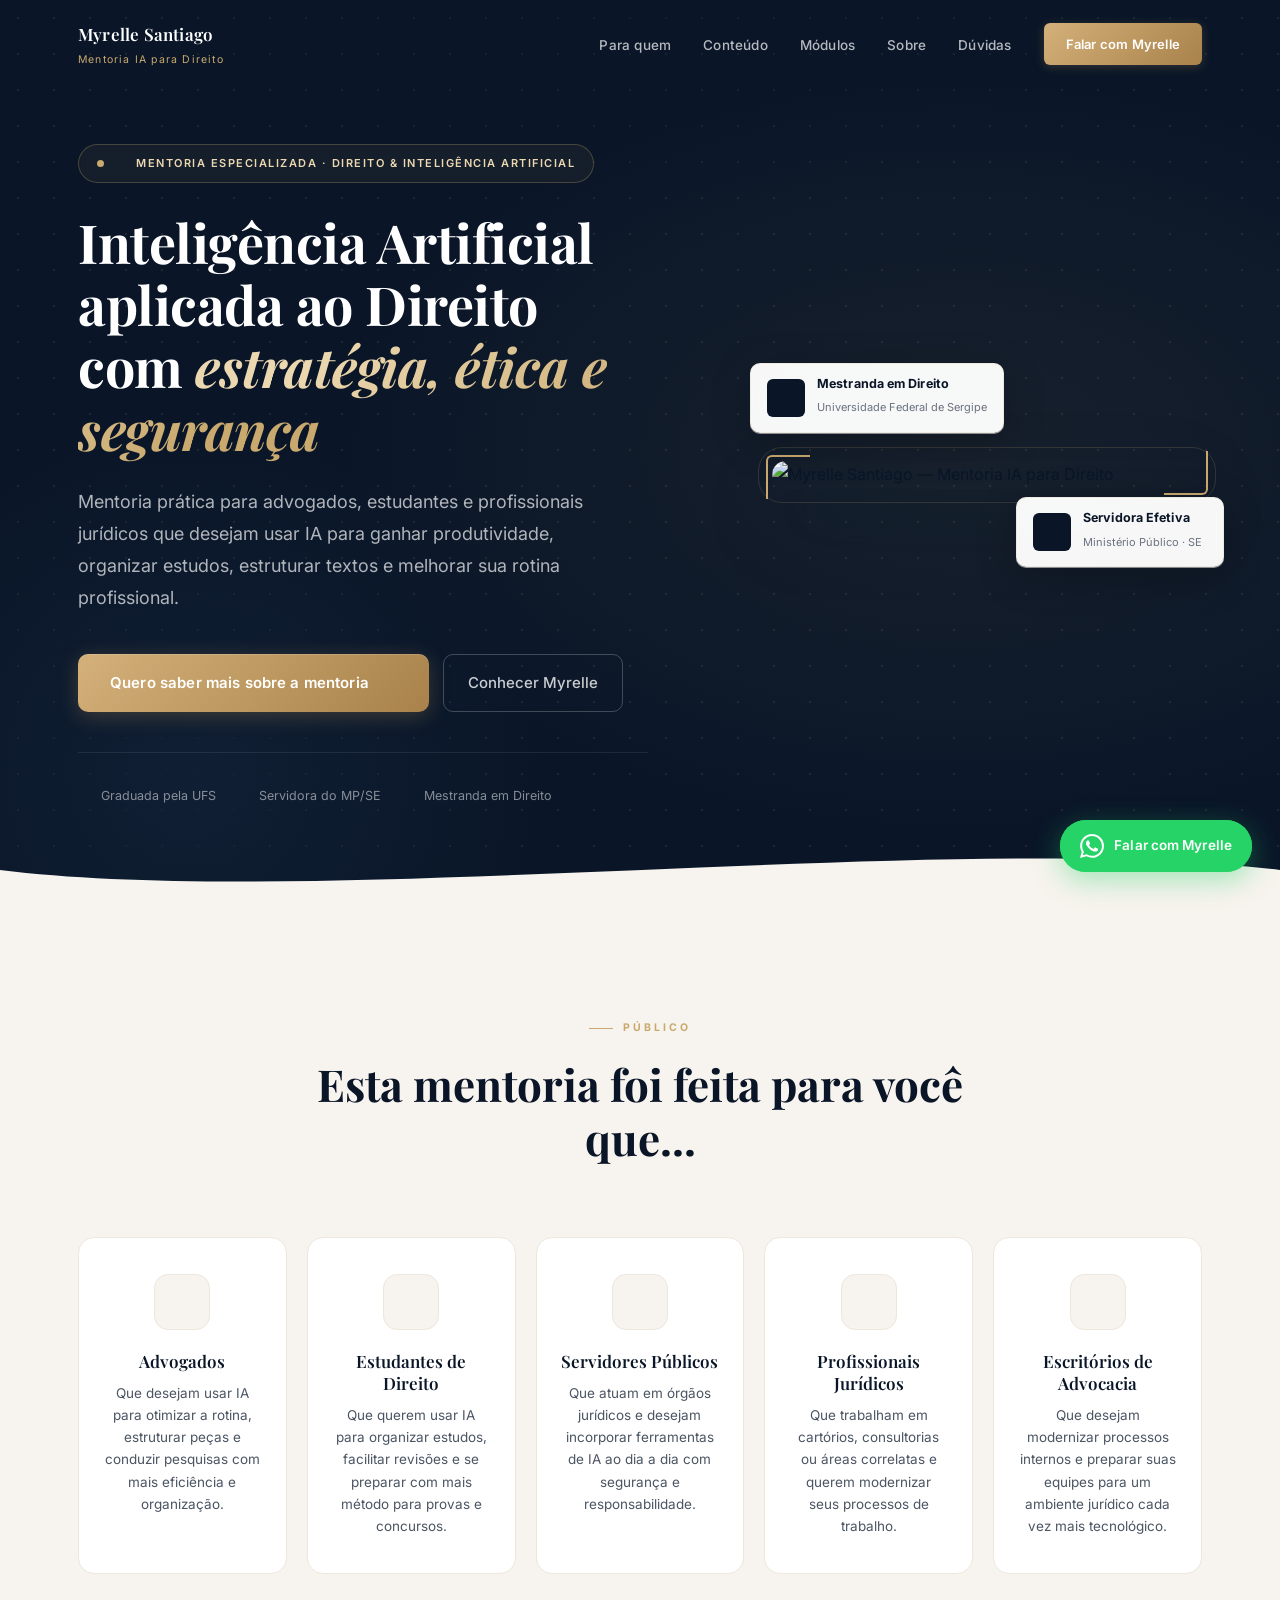
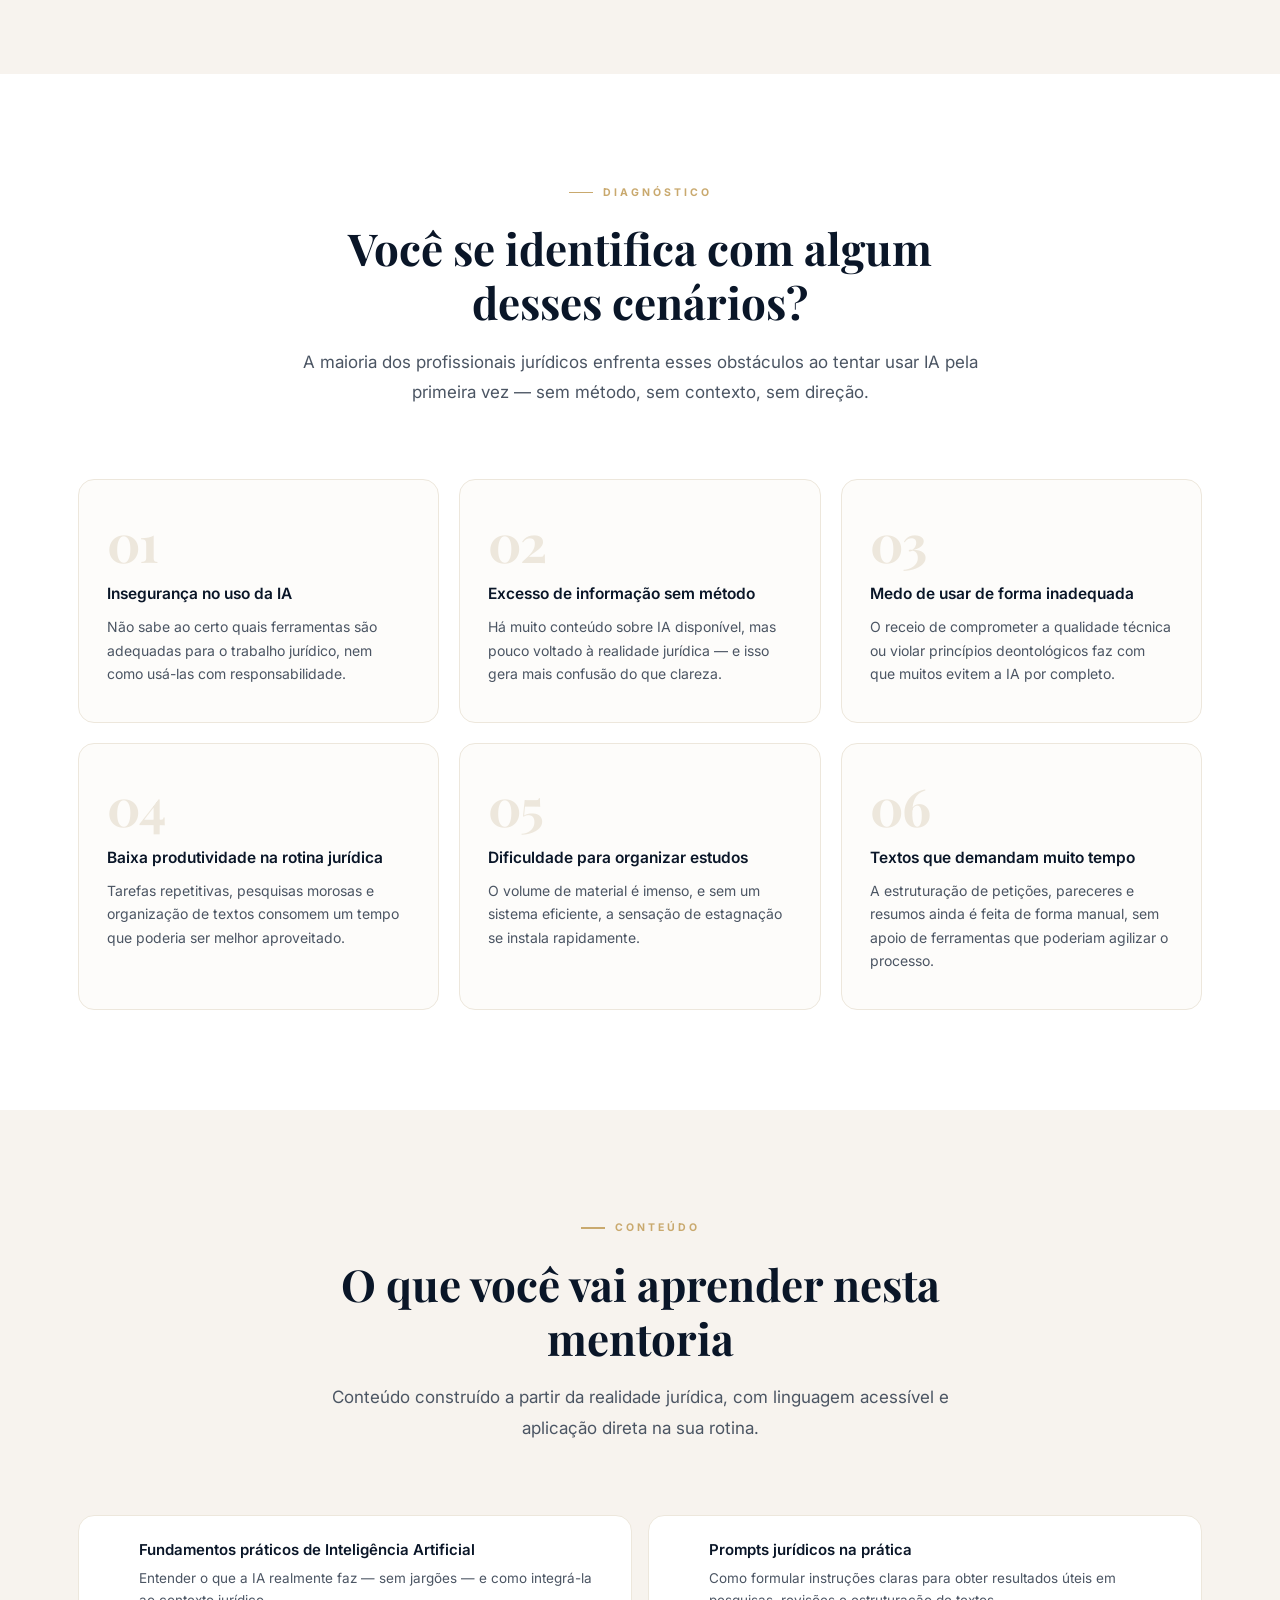
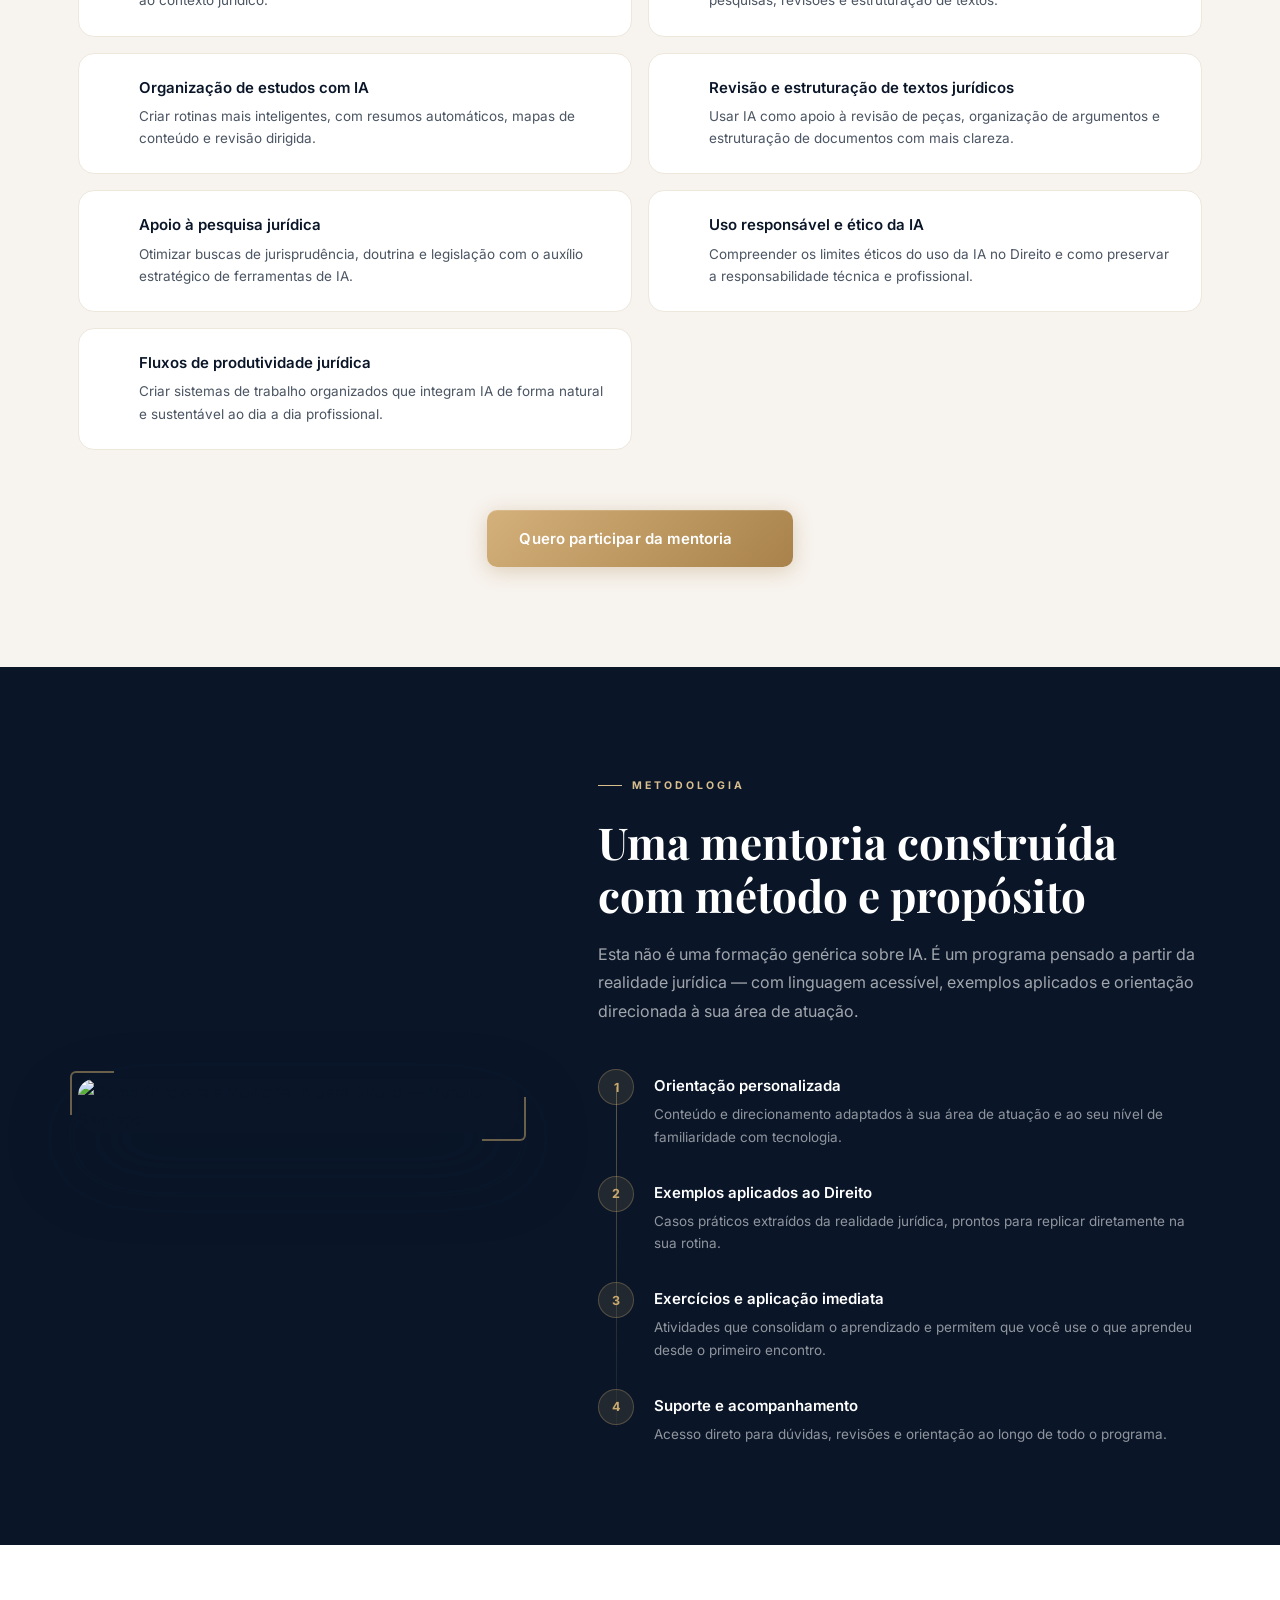
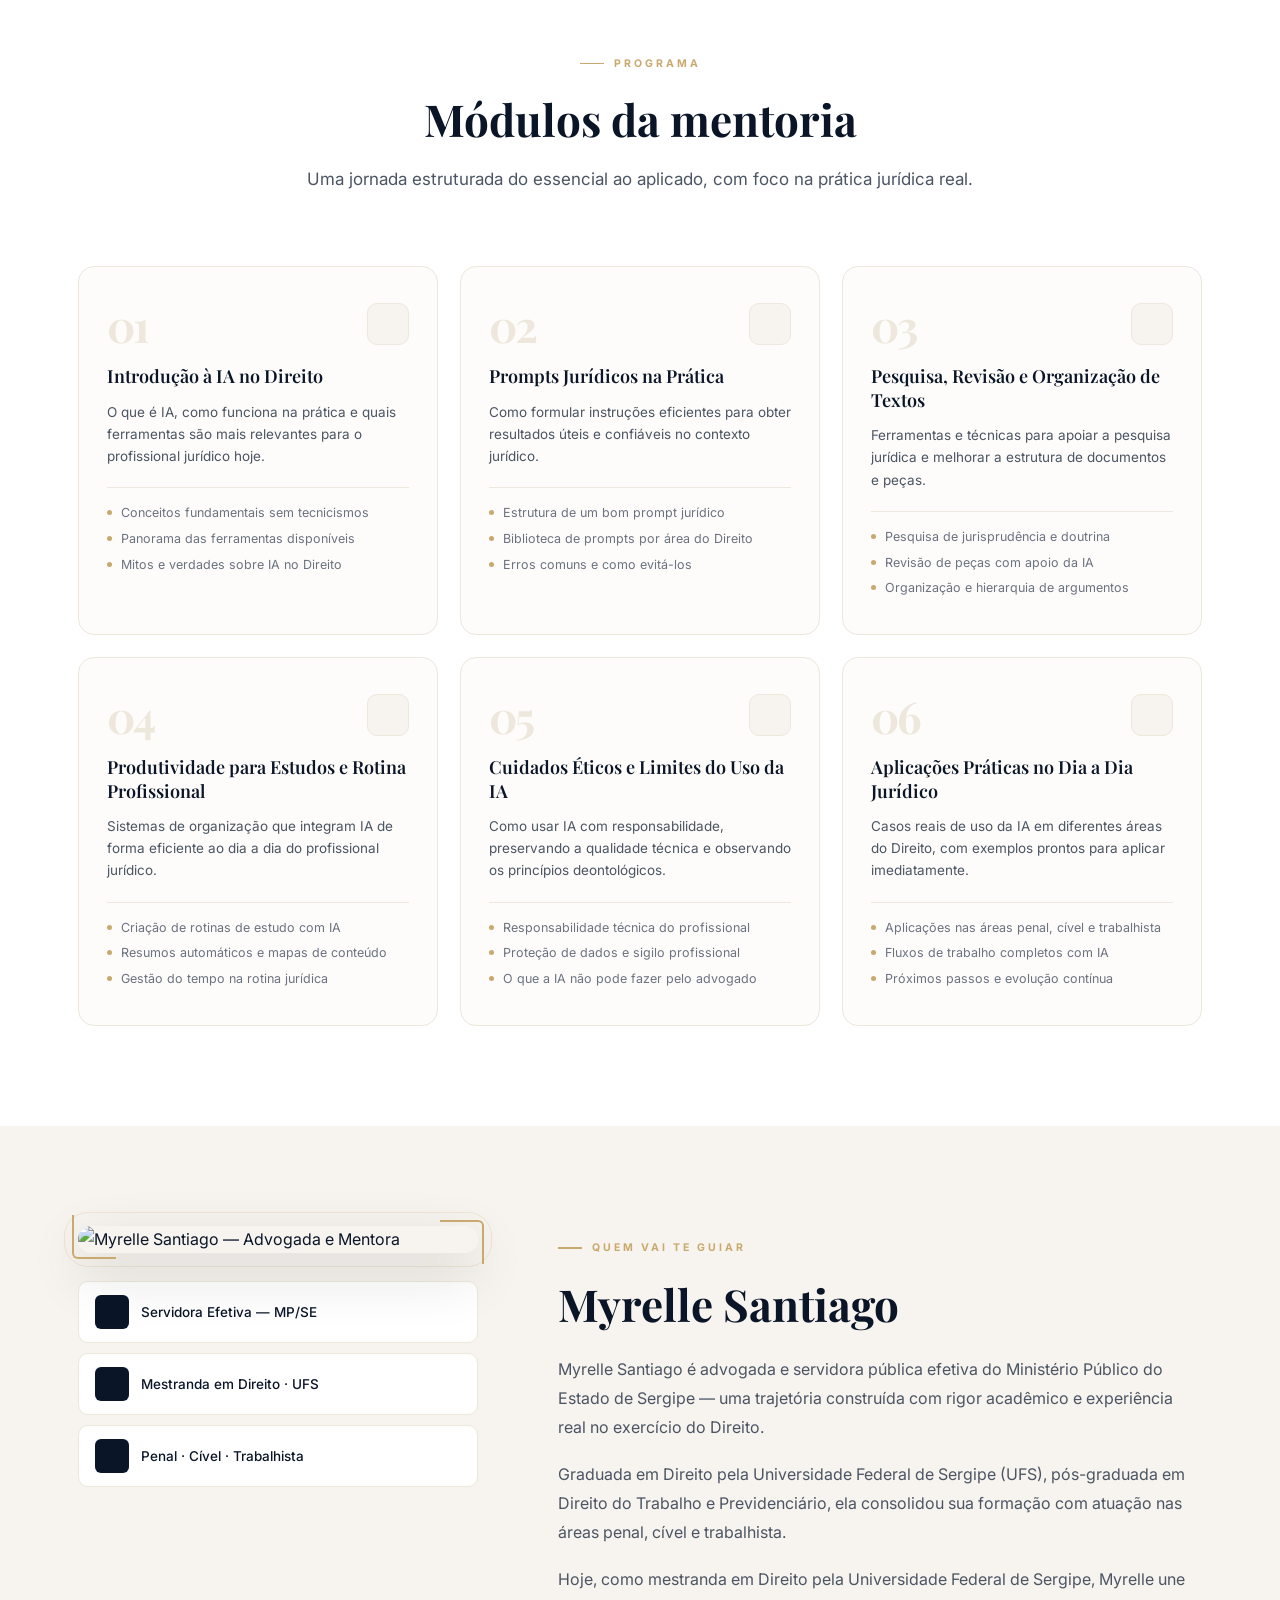
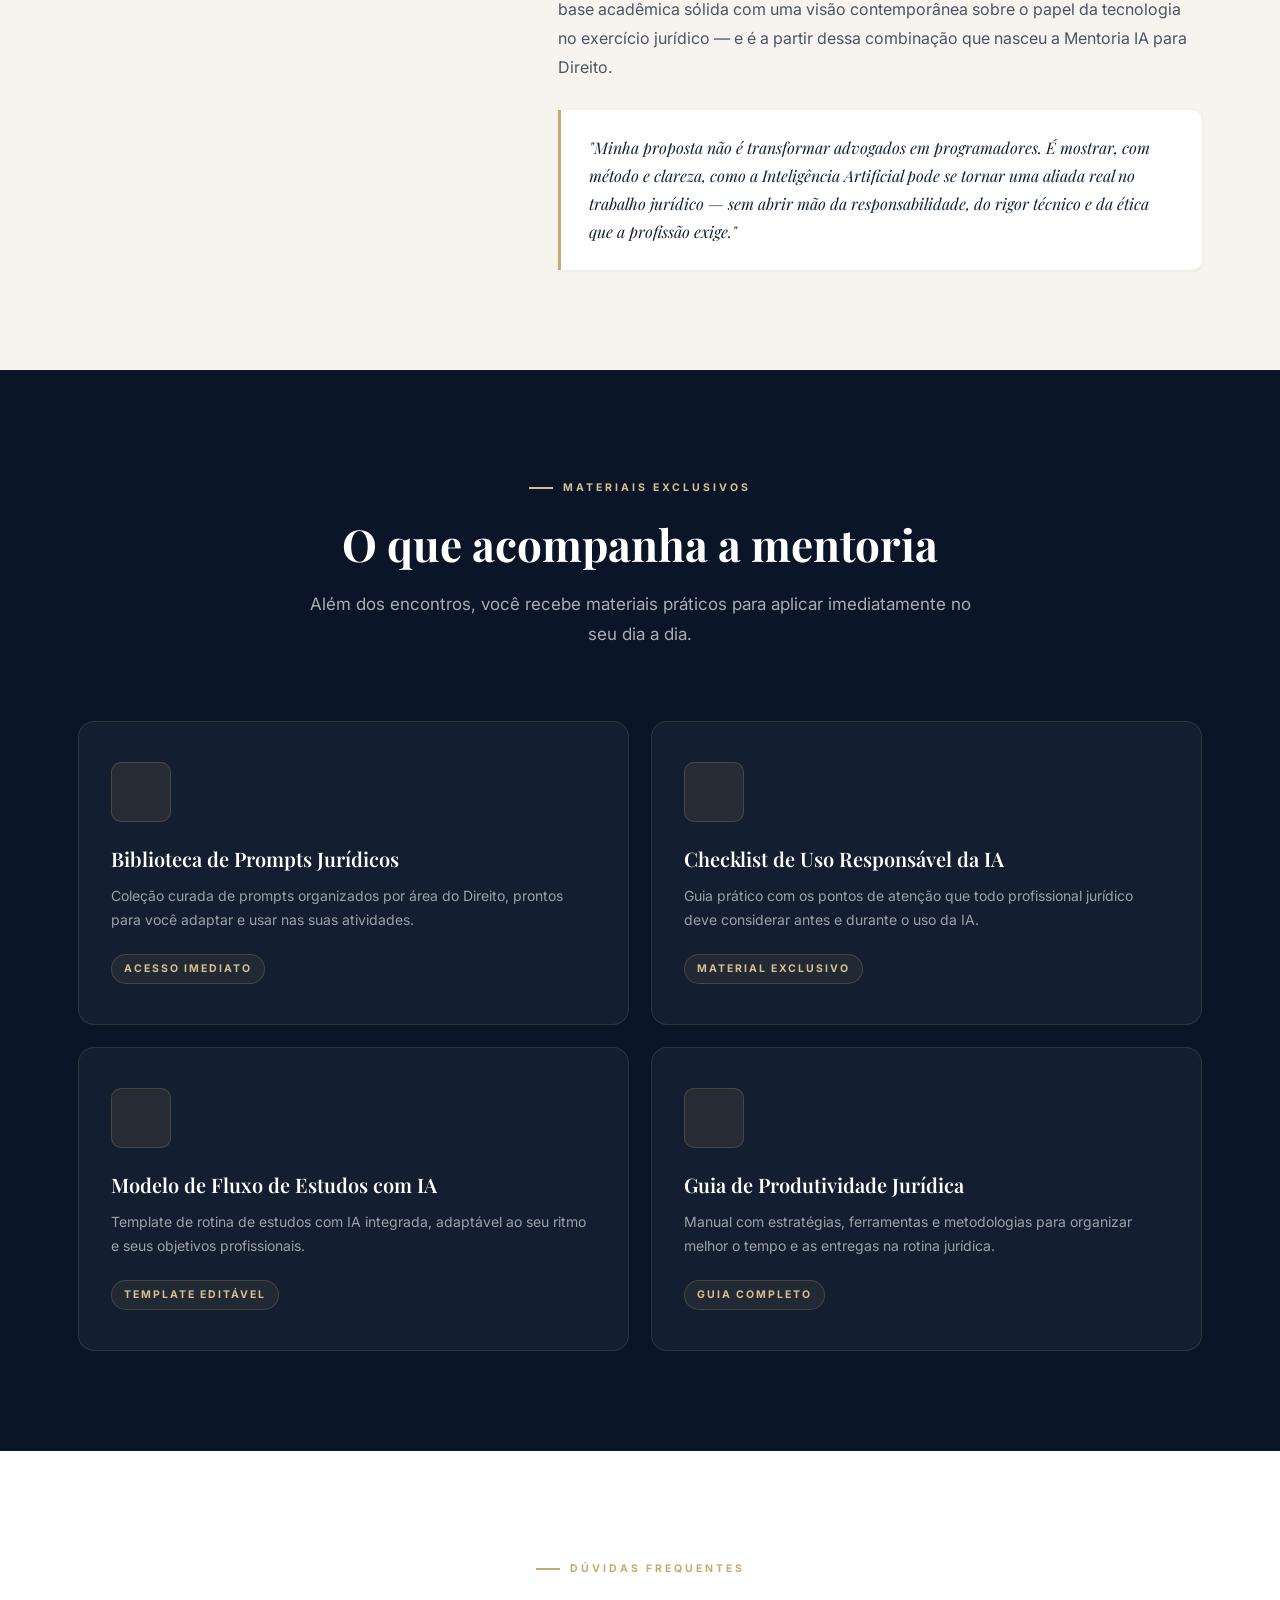
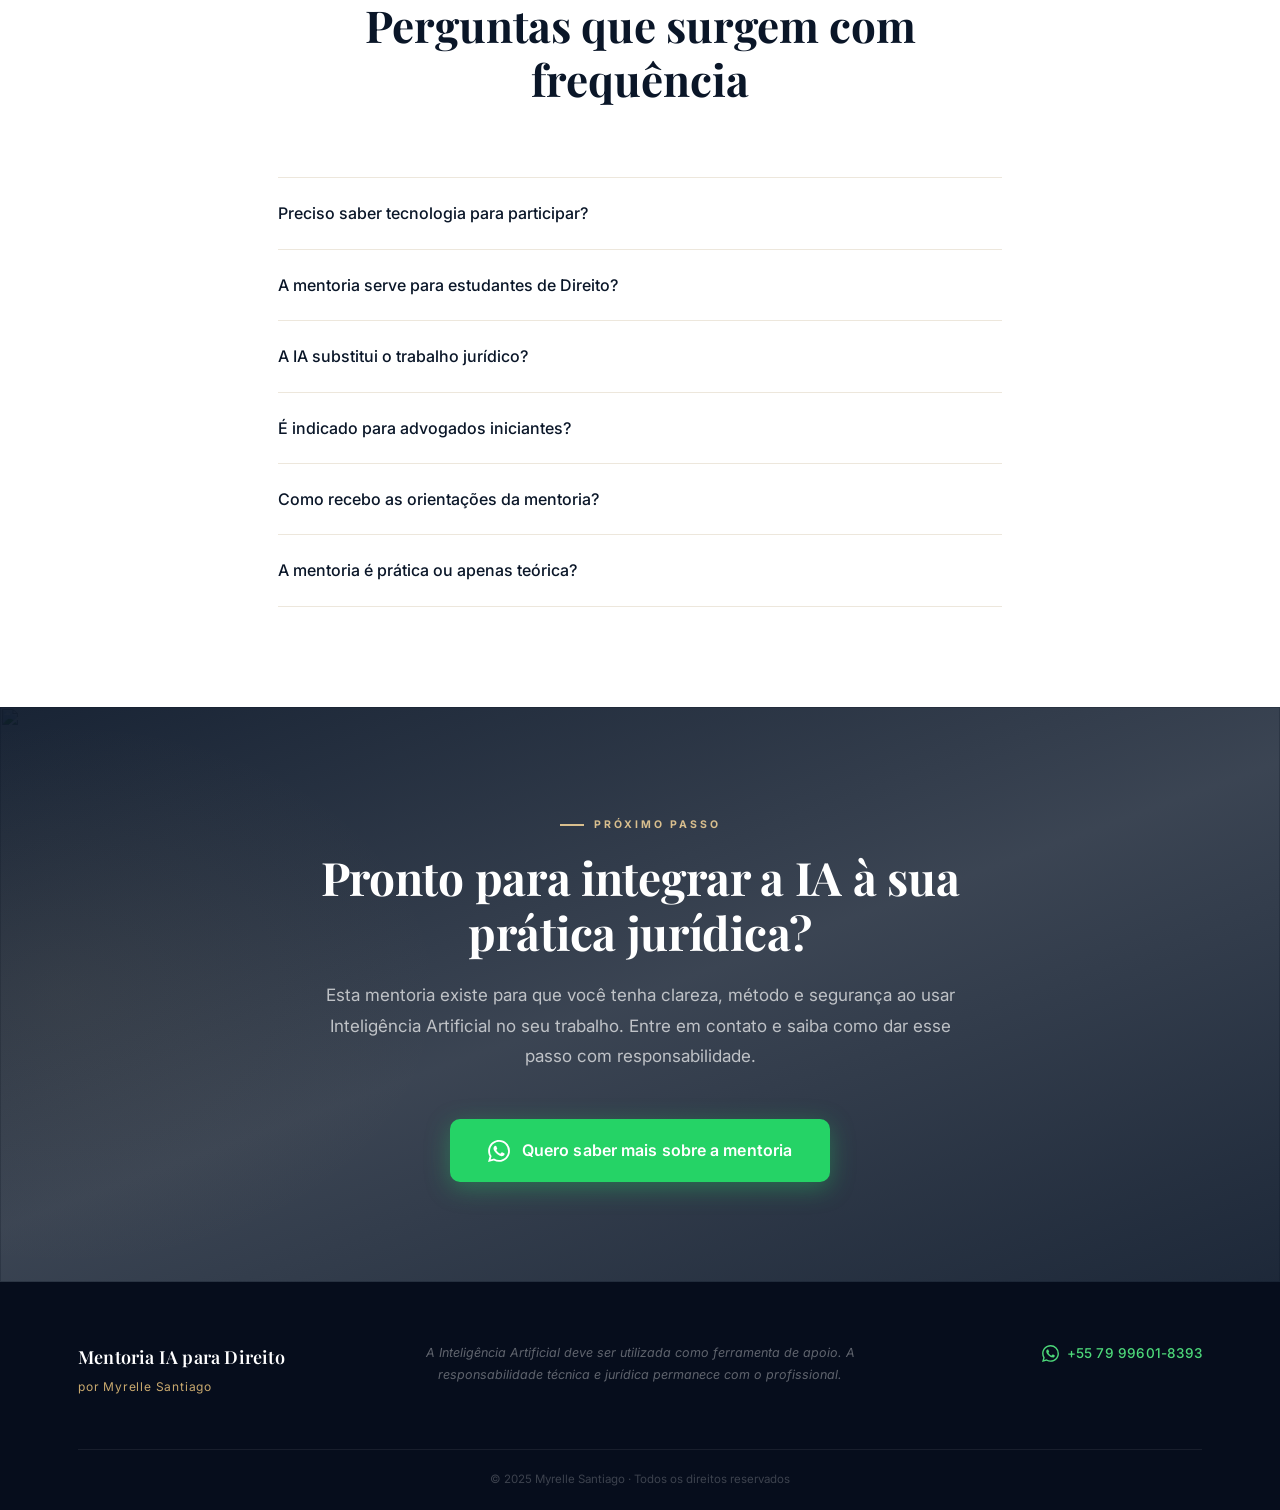
==== mentoria-ia-direito/index.html @ bad4fd5c "Landing page mentoria IA para Direito" ====
<!DOCTYPE html>
<html lang="pt-BR">
<head>
  <meta charset="UTF-8">
  <meta name="viewport" content="width=device-width, initial-scale=1.0">
  <meta name="description" content="Mentoria IA para Direito com Myrelle Santiago. Inteligência Artificial com estratégia, ética e segurança na rotina jurídica.">
  <meta name="keywords" content="IA para Direito, Inteligência Artificial jurídica, mentoria jurídica, Myrelle Santiago, produtividade jurídica, prompts jurídicos">
  <meta property="og:title" content="Mentoria IA para Direito — Myrelle Santiago">
  <meta property="og:description" content="Inteligência Artificial aplicada ao Direito com estratégia, ética e segurança.">
  <meta property="og:type" content="website">
  <meta name="theme-color" content="#0A1628">
  <title>Mentoria IA para Direito — Myrelle Santiago</title>
  <link rel="preconnect" href="https://fonts.googleapis.com">
  <link rel="preconnect" href="https://fonts.gstatic.com" crossorigin>
  <link href="https://fonts.googleapis.com/css2?family=Playfair+Display:ital,wght@0,400;0,600;0,700;1,400;1,600&family=Inter:wght@300;400;500;600;700&display=swap" rel="stylesheet">
  <link rel="stylesheet" href="style.css">
</head>
<body>

  <!-- BARRA DE PROGRESSO -->
  <div class="scroll-progress" id="scrollProgress" aria-hidden="true"></div>

  <!-- NAV -->
  <nav class="nav" id="nav">
    <div class="nav-container">
      <div class="nav-logo">
        <span class="logo-name">Myrelle Santiago</span>
        <span class="logo-sub">Mentoria IA para Direito</span>
      </div>
      <button class="nav-toggle" id="navToggle" aria-label="Abrir menu">
        <span></span><span></span><span></span>
      </button>
      <ul class="nav-links" id="navLinks">
        <li><a href="#para-quem" class="nav-link">Para quem</a></li>
        <li><a href="#aprender" class="nav-link">Conteúdo</a></li>
        <li><a href="#modulos" class="nav-link">Módulos</a></li>
        <li><a href="#sobre" class="nav-link">Sobre</a></li>
        <li><a href="#faq" class="nav-link">Dúvidas</a></li>
        <li>
          <a href="https://wa.me/5579996018393?text=Ol%C3%A1%2C%20vim%20pelo%20site%20da%20Mentoria%20IA%20para%20Direito%20e%20gostaria%20de%20saber%20mais."
             class="btn-nav" target="_blank" rel="noopener">Falar com Myrelle</a>
        </li>
      </ul>
    </div>
  </nav>

  <!-- HERO -->
  <section class="hero" id="hero">
    <div class="hero-grid-pattern" aria-hidden="true"></div>
    <div class="hero-container">

      <div class="hero-text fade-up">
        <div class="hero-badge">
          <span class="badge-pulse"></span>
          <i data-lucide="sparkles" class="badge-icon"></i>
          Mentoria especializada · Direito &amp; Inteligência Artificial
        </div>

        <h1 class="hero-title">
          Inteligência Artificial aplicada ao Direito com
          <em>estratégia, ética e segurança</em>
        </h1>

        <p class="hero-subtitle">
          Mentoria prática para advogados, estudantes e profissionais jurídicos que desejam usar IA para ganhar produtividade, organizar estudos, estruturar textos e melhorar sua rotina profissional.
        </p>

        <div class="hero-actions">
          <a href="https://wa.me/5579996018393?text=Ol%C3%A1%2C%20vim%20pelo%20site%20da%20Mentoria%20IA%20para%20Direito%20e%20gostaria%20de%20saber%20mais."
             class="btn-primary" target="_blank" rel="noopener">
            Quero saber mais sobre a mentoria
            <i data-lucide="arrow-right"></i>
          </a>
          <a href="#sobre" class="btn-ghost">Conhecer Myrelle</a>
        </div>

        <div class="hero-trust">
          <div class="trust-item">
            <i data-lucide="badge-check" class="trust-icon"></i>
            Graduada pela UFS
          </div>
          <div class="trust-item">
            <i data-lucide="badge-check" class="trust-icon"></i>
            Servidora do MP/SE
          </div>
          <div class="trust-item">
            <i data-lucide="badge-check" class="trust-icon"></i>
            Mestranda em Direito
          </div>
        </div>
      </div>

      <div class="hero-image-col fade-right">
        <div class="hero-image-frame">
          <img src="assets/hero-myrelle.png"
               alt="Myrelle Santiago — Mentoria IA para Direito"
               class="hero-img" loading="eager">
          <div class="hero-frame-ring" aria-hidden="true"></div>
          <div class="hero-corner hero-corner--tl" aria-hidden="true"></div>
          <div class="hero-corner hero-corner--br" aria-hidden="true"></div>

          <!-- Floating credential cards -->
          <div class="hero-cred hero-cred--top">
            <div class="hero-cred-icon"><i data-lucide="shield-check"></i></div>
            <div class="hero-cred-text">
              <strong>Servidora Efetiva</strong>
              <span>Ministério Público · SE</span>
            </div>
          </div>

          <div class="hero-cred hero-cred--bottom">
            <div class="hero-cred-icon"><i data-lucide="graduation-cap"></i></div>
            <div class="hero-cred-text">
              <strong>Mestranda em Direito</strong>
              <span>Universidade Federal de Sergipe</span>
            </div>
          </div>
        </div>
      </div>

    </div>
    <div class="hero-wave" aria-hidden="true">
      <svg viewBox="0 0 1440 80" preserveAspectRatio="none" xmlns="http://www.w3.org/2000/svg">
        <path d="M0,40 C360,80 1080,0 1440,40 L1440,80 L0,80 Z" fill="#F7F3EE"/>
      </svg>
    </div>
  </section>

  <!-- PARA QUEM -->
  <section class="section section-beige" id="para-quem">
    <div class="container">
      <div class="section-header fade-up">
        <span class="section-label">Público</span>
        <h2 class="section-title">Esta mentoria foi feita para você que...</h2>
      </div>
      <div class="audience-grid fade-up">

        <div class="audience-card">
          <div class="audience-icon">
            <i data-lucide="scale"></i>
          </div>
          <h3>Advogados</h3>
          <p>Que desejam usar IA para otimizar a rotina, estruturar peças e conduzir pesquisas com mais eficiência e organização.</p>
        </div>

        <div class="audience-card">
          <div class="audience-icon">
            <i data-lucide="graduation-cap"></i>
          </div>
          <h3>Estudantes de Direito</h3>
          <p>Que querem usar IA para organizar estudos, facilitar revisões e se preparar com mais método para provas e concursos.</p>
        </div>

        <div class="audience-card">
          <div class="audience-icon">
            <i data-lucide="building-2"></i>
          </div>
          <h3>Servidores Públicos</h3>
          <p>Que atuam em órgãos jurídicos e desejam incorporar ferramentas de IA ao dia a dia com segurança e responsabilidade.</p>
        </div>

        <div class="audience-card">
          <div class="audience-icon">
            <i data-lucide="briefcase"></i>
          </div>
          <h3>Profissionais Jurídicos</h3>
          <p>Que trabalham em cartórios, consultorias ou áreas correlatas e querem modernizar seus processos de trabalho.</p>
        </div>

        <div class="audience-card">
          <div class="audience-icon">
            <i data-lucide="landmark"></i>
          </div>
          <h3>Escritórios de Advocacia</h3>
          <p>Que desejam modernizar processos internos e preparar suas equipes para um ambiente jurídico cada vez mais tecnológico.</p>
        </div>

      </div>
    </div>
  </section>

  <!-- PROBLEMAS -->
  <section class="section section-white" id="problemas">
    <div class="container">
      <div class="section-header fade-up">
        <span class="section-label">Diagnóstico</span>
        <h2 class="section-title">Você se identifica com algum desses cenários?</h2>
        <p class="section-desc">A maioria dos profissionais jurídicos enfrenta esses obstáculos ao tentar usar IA pela primeira vez — sem método, sem contexto, sem direção.</p>
      </div>
      <div class="problemas-grid fade-up">

        <div class="problema-card">
          <span class="problema-num">01</span>
          <h3>Insegurança no uso da IA</h3>
          <p>Não sabe ao certo quais ferramentas são adequadas para o trabalho jurídico, nem como usá-las com responsabilidade.</p>
        </div>

        <div class="problema-card">
          <span class="problema-num">02</span>
          <h3>Excesso de informação sem método</h3>
          <p>Há muito conteúdo sobre IA disponível, mas pouco voltado à realidade jurídica — e isso gera mais confusão do que clareza.</p>
        </div>

        <div class="problema-card">
          <span class="problema-num">03</span>
          <h3>Medo de usar de forma inadequada</h3>
          <p>O receio de comprometer a qualidade técnica ou violar princípios deontológicos faz com que muitos evitem a IA por completo.</p>
        </div>

        <div class="problema-card">
          <span class="problema-num">04</span>
          <h3>Baixa produtividade na rotina jurídica</h3>
          <p>Tarefas repetitivas, pesquisas morosas e organização de textos consomem um tempo que poderia ser melhor aproveitado.</p>
        </div>

        <div class="problema-card">
          <span class="problema-num">05</span>
          <h3>Dificuldade para organizar estudos</h3>
          <p>O volume de material é imenso, e sem um sistema eficiente, a sensação de estagnação se instala rapidamente.</p>
        </div>

        <div class="problema-card">
          <span class="problema-num">06</span>
          <h3>Textos que demandam muito tempo</h3>
          <p>A estruturação de petições, pareceres e resumos ainda é feita de forma manual, sem apoio de ferramentas que poderiam agilizar o processo.</p>
        </div>

      </div>
    </div>
  </section>

  <!-- O QUE VAI APRENDER -->
  <section class="section section-beige" id="aprender">
    <div class="container">
      <div class="section-header fade-up">
        <span class="section-label">Conteúdo</span>
        <h2 class="section-title">O que você vai aprender nesta mentoria</h2>
        <p class="section-desc">Conteúdo construído a partir da realidade jurídica, com linguagem acessível e aplicação direta na sua rotina.</p>
      </div>
      <div class="aprender-grid fade-up">

        <div class="aprender-item">
          <div class="aprender-check" aria-hidden="true"><i data-lucide="check-circle-2"></i></div>
          <div class="aprender-body">
            <h4>Fundamentos práticos de Inteligência Artificial</h4>
            <p>Entender o que a IA realmente faz — sem jargões — e como integrá-la ao contexto jurídico.</p>
          </div>
        </div>

        <div class="aprender-item">
          <div class="aprender-check" aria-hidden="true"><i data-lucide="check-circle-2"></i></div>
          <div class="aprender-body">
            <h4>Prompts jurídicos na prática</h4>
            <p>Como formular instruções claras para obter resultados úteis em pesquisas, revisões e estruturação de textos.</p>
          </div>
        </div>

        <div class="aprender-item">
          <div class="aprender-check" aria-hidden="true"><i data-lucide="check-circle-2"></i></div>
          <div class="aprender-body">
            <h4>Organização de estudos com IA</h4>
            <p>Criar rotinas mais inteligentes, com resumos automáticos, mapas de conteúdo e revisão dirigida.</p>
          </div>
        </div>

        <div class="aprender-item">
          <div class="aprender-check" aria-hidden="true"><i data-lucide="check-circle-2"></i></div>
          <div class="aprender-body">
            <h4>Revisão e estruturação de textos jurídicos</h4>
            <p>Usar IA como apoio à revisão de peças, organização de argumentos e estruturação de documentos com mais clareza.</p>
          </div>
        </div>

        <div class="aprender-item">
          <div class="aprender-check" aria-hidden="true"><i data-lucide="check-circle-2"></i></div>
          <div class="aprender-body">
            <h4>Apoio à pesquisa jurídica</h4>
            <p>Otimizar buscas de jurisprudência, doutrina e legislação com o auxílio estratégico de ferramentas de IA.</p>
          </div>
        </div>

        <div class="aprender-item">
          <div class="aprender-check" aria-hidden="true"><i data-lucide="check-circle-2"></i></div>
          <div class="aprender-body">
            <h4>Uso responsável e ético da IA</h4>
            <p>Compreender os limites éticos do uso da IA no Direito e como preservar a responsabilidade técnica e profissional.</p>
          </div>
        </div>

        <div class="aprender-item">
          <div class="aprender-check" aria-hidden="true"><i data-lucide="check-circle-2"></i></div>
          <div class="aprender-body">
            <h4>Fluxos de produtividade jurídica</h4>
            <p>Criar sistemas de trabalho organizados que integram IA de forma natural e sustentável ao dia a dia profissional.</p>
          </div>
        </div>

      </div>
      <div class="aprender-cta fade-up">
        <a href="https://wa.me/5579996018393?text=Ol%C3%A1%2C%20vim%20pelo%20site%20da%20Mentoria%20IA%20para%20Direito%20e%20gostaria%20de%20saber%20mais."
           class="btn-primary" target="_blank" rel="noopener">
          Quero participar da mentoria
          <i data-lucide="arrow-right"></i>
        </a>
      </div>
    </div>
  </section>

  <!-- COMO FUNCIONA -->
  <section class="section section-navy" id="como-funciona">
    <div class="container">
      <div class="como-inner">

        <div class="como-image fade-left">
          <div class="como-image-frame">
            <img src="assets/mentoria-myrelle.png"
                 alt="Como funciona a Mentoria IA para Direito — Myrelle Santiago"
                 loading="lazy">
            <div class="como-corner como-corner--tl" aria-hidden="true"></div>
            <div class="como-corner como-corner--br" aria-hidden="true"></div>
          </div>
        </div>

        <div class="como-content fade-right">
          <span class="section-label light">Metodologia</span>
          <h2 class="section-title light">Uma mentoria construída com método e propósito</h2>
          <p class="como-desc">Esta não é uma formação genérica sobre IA. É um programa pensado a partir da realidade jurídica — com linguagem acessível, exemplos aplicados e orientação direcionada à sua área de atuação.</p>

          <div class="metodologia-steps">
            <div class="metodo-step">
              <div class="metodo-num">1</div>
              <div class="metodo-body">
                <h4>Orientação personalizada</h4>
                <p>Conteúdo e direcionamento adaptados à sua área de atuação e ao seu nível de familiaridade com tecnologia.</p>
              </div>
            </div>
            <div class="metodo-step">
              <div class="metodo-num">2</div>
              <div class="metodo-body">
                <h4>Exemplos aplicados ao Direito</h4>
                <p>Casos práticos extraídos da realidade jurídica, prontos para replicar diretamente na sua rotina.</p>
              </div>
            </div>
            <div class="metodo-step">
              <div class="metodo-num">3</div>
              <div class="metodo-body">
                <h4>Exercícios e aplicação imediata</h4>
                <p>Atividades que consolidam o aprendizado e permitem que você use o que aprendeu desde o primeiro encontro.</p>
              </div>
            </div>
            <div class="metodo-step">
              <div class="metodo-num">4</div>
              <div class="metodo-body">
                <h4>Suporte e acompanhamento</h4>
                <p>Acesso direto para dúvidas, revisões e orientação ao longo de todo o programa.</p>
              </div>
            </div>
          </div>
        </div>

      </div>
    </div>
  </section>

  <!-- MÓDULOS -->
  <section class="section section-white" id="modulos">
    <div class="container">
      <div class="section-header fade-up">
        <span class="section-label">Programa</span>
        <h2 class="section-title">Módulos da mentoria</h2>
        <p class="section-desc">Uma jornada estruturada do essencial ao aplicado, com foco na prática jurídica real.</p>
      </div>
      <div class="modulos-grid fade-up">

        <div class="modulo-card">
          <div class="modulo-header">
            <span class="modulo-num">01</span>
            <div class="modulo-icon"><i data-lucide="brain-circuit"></i></div>
          </div>
          <h3>Introdução à IA no Direito</h3>
          <p>O que é IA, como funciona na prática e quais ferramentas são mais relevantes para o profissional jurídico hoje.</p>
          <ul class="modulo-list">
            <li>Conceitos fundamentais sem tecnicismos</li>
            <li>Panorama das ferramentas disponíveis</li>
            <li>Mitos e verdades sobre IA no Direito</li>
          </ul>
        </div>

        <div class="modulo-card">
          <div class="modulo-header">
            <span class="modulo-num">02</span>
            <div class="modulo-icon"><i data-lucide="message-square"></i></div>
          </div>
          <h3>Prompts Jurídicos na Prática</h3>
          <p>Como formular instruções eficientes para obter resultados úteis e confiáveis no contexto jurídico.</p>
          <ul class="modulo-list">
            <li>Estrutura de um bom prompt jurídico</li>
            <li>Biblioteca de prompts por área do Direito</li>
            <li>Erros comuns e como evitá-los</li>
          </ul>
        </div>

        <div class="modulo-card">
          <div class="modulo-header">
            <span class="modulo-num">03</span>
            <div class="modulo-icon"><i data-lucide="file-search"></i></div>
          </div>
          <h3>Pesquisa, Revisão e Organização de Textos</h3>
          <p>Ferramentas e técnicas para apoiar a pesquisa jurídica e melhorar a estrutura de documentos e peças.</p>
          <ul class="modulo-list">
            <li>Pesquisa de jurisprudência e doutrina</li>
            <li>Revisão de peças com apoio da IA</li>
            <li>Organização e hierarquia de argumentos</li>
          </ul>
        </div>

        <div class="modulo-card">
          <div class="modulo-header">
            <span class="modulo-num">04</span>
            <div class="modulo-icon"><i data-lucide="timer"></i></div>
          </div>
          <h3>Produtividade para Estudos e Rotina Profissional</h3>
          <p>Sistemas de organização que integram IA de forma eficiente ao dia a dia do profissional jurídico.</p>
          <ul class="modulo-list">
            <li>Criação de rotinas de estudo com IA</li>
            <li>Resumos automáticos e mapas de conteúdo</li>
            <li>Gestão do tempo na rotina jurídica</li>
          </ul>
        </div>

        <div class="modulo-card">
          <div class="modulo-header">
            <span class="modulo-num">05</span>
            <div class="modulo-icon"><i data-lucide="shield-check"></i></div>
          </div>
          <h3>Cuidados Éticos e Limites do Uso da IA</h3>
          <p>Como usar IA com responsabilidade, preservando a qualidade técnica e observando os princípios deontológicos.</p>
          <ul class="modulo-list">
            <li>Responsabilidade técnica do profissional</li>
            <li>Proteção de dados e sigilo profissional</li>
            <li>O que a IA não pode fazer pelo advogado</li>
          </ul>
        </div>

        <div class="modulo-card">
          <div class="modulo-header">
            <span class="modulo-num">06</span>
            <div class="modulo-icon"><i data-lucide="laptop"></i></div>
          </div>
          <h3>Aplicações Práticas no Dia a Dia Jurídico</h3>
          <p>Casos reais de uso da IA em diferentes áreas do Direito, com exemplos prontos para aplicar imediatamente.</p>
          <ul class="modulo-list">
            <li>Aplicações nas áreas penal, cível e trabalhista</li>
            <li>Fluxos de trabalho completos com IA</li>
            <li>Próximos passos e evolução contínua</li>
          </ul>
        </div>

      </div>
    </div>
  </section>

  <!-- SOBRE -->
  <section class="section section-beige" id="sobre">
    <div class="container">
      <div class="sobre-inner">

        <div class="sobre-col-img fade-left">
          <div class="sobre-image-frame">
            <img src="assets/sobre-myrelle.png"
                 alt="Myrelle Santiago — Advogada e Mentora" loading="lazy">
            <div class="sobre-ring" aria-hidden="true"></div>
            <div class="sobre-corner sobre-corner--tr" aria-hidden="true"></div>
            <div class="sobre-corner sobre-corner--bl" aria-hidden="true"></div>
          </div>
          <div class="sobre-credentials">
            <div class="credential-item">
              <div class="cred-icon"><i data-lucide="shield-check"></i></div>
              <span>Servidora Efetiva — MP/SE</span>
            </div>
            <div class="credential-item">
              <div class="cred-icon"><i data-lucide="graduation-cap"></i></div>
              <span>Mestranda em Direito · UFS</span>
            </div>
            <div class="credential-item">
              <div class="cred-icon"><i data-lucide="scale"></i></div>
              <span>Penal · Cível · Trabalhista</span>
            </div>
          </div>
        </div>

        <div class="sobre-col-text fade-right">
          <span class="section-label">Quem vai te guiar</span>
          <h2 class="section-title">Myrelle Santiago</h2>
          <div class="sobre-text">
            <p>Myrelle Santiago é advogada e servidora pública efetiva do Ministério Público do Estado de Sergipe — uma trajetória construída com rigor acadêmico e experiência real no exercício do Direito.</p>
            <p>Graduada em Direito pela Universidade Federal de Sergipe (UFS), pós-graduada em Direito do Trabalho e Previdenciário, ela consolidou sua formação com atuação nas áreas penal, cível e trabalhista.</p>
            <p>Hoje, como mestranda em Direito pela Universidade Federal de Sergipe, Myrelle une base acadêmica sólida com uma visão contemporânea sobre o papel da tecnologia no exercício jurídico — e é a partir dessa combinação que nasceu a Mentoria IA para Direito.</p>
            <blockquote class="sobre-quote">
              "Minha proposta não é transformar advogados em programadores. É mostrar, com método e clareza, como a Inteligência Artificial pode se tornar uma aliada real no trabalho jurídico — sem abrir mão da responsabilidade, do rigor técnico e da ética que a profissão exige."
            </blockquote>
          </div>
        </div>

      </div>
    </div>
  </section>

  <!-- BÔNUS -->
  <section class="section section-navy" id="bonus">
    <div class="container">
      <div class="section-header fade-up">
        <span class="section-label light">Materiais exclusivos</span>
        <h2 class="section-title light">O que acompanha a mentoria</h2>
        <p class="section-desc light">Além dos encontros, você recebe materiais práticos para aplicar imediatamente no seu dia a dia.</p>
      </div>
      <div class="bonus-grid fade-up">

        <div class="bonus-card">
          <div class="bonus-icon"><i data-lucide="book-open"></i></div>
          <h3>Biblioteca de Prompts Jurídicos</h3>
          <p>Coleção curada de prompts organizados por área do Direito, prontos para você adaptar e usar nas suas atividades.</p>
          <div class="bonus-tag">Acesso imediato</div>
        </div>

        <div class="bonus-card">
          <div class="bonus-icon"><i data-lucide="clipboard-list"></i></div>
          <h3>Checklist de Uso Responsável da IA</h3>
          <p>Guia prático com os pontos de atenção que todo profissional jurídico deve considerar antes e durante o uso da IA.</p>
          <div class="bonus-tag">Material exclusivo</div>
        </div>

        <div class="bonus-card">
          <div class="bonus-icon"><i data-lucide="calendar"></i></div>
          <h3>Modelo de Fluxo de Estudos com IA</h3>
          <p>Template de rotina de estudos com IA integrada, adaptável ao seu ritmo e seus objetivos profissionais.</p>
          <div class="bonus-tag">Template editável</div>
        </div>

        <div class="bonus-card">
          <div class="bonus-icon"><i data-lucide="clock"></i></div>
          <h3>Guia de Produtividade Jurídica</h3>
          <p>Manual com estratégias, ferramentas e metodologias para organizar melhor o tempo e as entregas na rotina jurídica.</p>
          <div class="bonus-tag">Guia completo</div>
        </div>

      </div>
    </div>
  </section>

  <!-- FAQ -->
  <section class="section section-white" id="faq">
    <div class="container faq-container">
      <div class="section-header fade-up">
        <span class="section-label">Dúvidas frequentes</span>
        <h2 class="section-title">Perguntas que surgem com frequência</h2>
      </div>
      <div class="faq-list fade-up">

        <div class="faq-item">
          <button class="faq-question" aria-expanded="false">
            <span>Preciso saber tecnologia para participar?</span>
            <i data-lucide="chevron-down" class="faq-chevron"></i>
          </button>
          <div class="faq-answer" hidden>
            <p>Não. A mentoria é voltada para profissionais e estudantes de Direito, independentemente do nível de familiaridade com tecnologia. O conteúdo começa do básico e avança de forma gradual, sempre com linguagem acessível e exemplos jurídicos.</p>
          </div>
        </div>

        <div class="faq-item">
          <button class="faq-question" aria-expanded="false">
            <span>A mentoria serve para estudantes de Direito?</span>
            <i data-lucide="chevron-down" class="faq-chevron"></i>
          </button>
          <div class="faq-answer" hidden>
            <p>Sim. O programa é especialmente relevante para estudantes que desejam organizar melhor seus estudos, preparar-se para concursos e estágios, e desenvolver desde cedo uma visão competente sobre o uso responsável da IA no Direito.</p>
          </div>
        </div>

        <div class="faq-item">
          <button class="faq-question" aria-expanded="false">
            <span>A IA substitui o trabalho jurídico?</span>
            <i data-lucide="chevron-down" class="faq-chevron"></i>
          </button>
          <div class="faq-answer" hidden>
            <p>Não. A IA é uma ferramenta de apoio — e a mentoria parte justamente desse princípio. A responsabilidade técnica, o julgamento jurídico e a relação com o cliente são atribuições exclusivamente humanas. O que a IA faz é ajudar na organização, pesquisa, revisão e estruturação do trabalho, nunca substituir o profissional.</p>
          </div>
        </div>

        <div class="faq-item">
          <button class="faq-question" aria-expanded="false">
            <span>É indicado para advogados iniciantes?</span>
            <i data-lucide="chevron-down" class="faq-chevron"></i>
          </button>
          <div class="faq-answer" hidden>
            <p>Sim. Iniciar a carreira com boas práticas de produtividade e tecnologia é uma vantagem significativa. A mentoria ajuda advogados iniciantes a construir, desde o começo, uma rotina organizada e eficiente.</p>
          </div>
        </div>

        <div class="faq-item">
          <button class="faq-question" aria-expanded="false">
            <span>Como recebo as orientações da mentoria?</span>
            <i data-lucide="chevron-down" class="faq-chevron"></i>
          </button>
          <div class="faq-answer" hidden>
            <p>As orientações são realizadas de forma remota, com encontros ao vivo, materiais disponibilizados digitalmente e suporte para dúvidas. Os detalhes do formato são informados no momento do contato, pois podem variar conforme o programa contratado.</p>
          </div>
        </div>

        <div class="faq-item">
          <button class="faq-question" aria-expanded="false">
            <span>A mentoria é prática ou apenas teórica?</span>
            <i data-lucide="chevron-down" class="faq-chevron"></i>
          </button>
          <div class="faq-answer" hidden>
            <p>É essencialmente prática. O conteúdo teórico existe para contextualizar, mas o foco é sempre na aplicação real — com exemplos, exercícios e situações diretamente relacionadas ao trabalho jurídico. Você sai de cada encontro com algo que pode usar imediatamente.</p>
          </div>
        </div>

      </div>
    </div>
  </section>

  <!-- CTA FINAL -->
  <section class="cta-final" id="cta-final">
    <div class="cta-bg-wrap">
      <img src="assets/banner-myrelle.png" alt="" class="cta-bg-img" loading="lazy" aria-hidden="true">
      <div class="cta-overlay"></div>
    </div>
    <div class="container cta-content fade-up">
      <span class="section-label light">Próximo passo</span>
      <h2>Pronto para integrar a IA à sua prática jurídica?</h2>
      <p>Esta mentoria existe para que você tenha clareza, método e segurança ao usar Inteligência Artificial no seu trabalho. Entre em contato e saiba como dar esse passo com responsabilidade.</p>
      <a href="https://wa.me/5579996018393?text=Ol%C3%A1%2C%20vim%20pelo%20site%20da%20Mentoria%20IA%20para%20Direito%20e%20gostaria%20de%20saber%20mais."
         class="btn-whatsapp-large" target="_blank" rel="noopener">
        <svg width="22" height="22" viewBox="0 0 24 24" fill="currentColor" aria-hidden="true">
          <path d="M17.472 14.382c-.297-.149-1.758-.867-2.03-.967-.273-.099-.471-.148-.67.15-.197.297-.767.966-.94 1.164-.173.199-.347.223-.644.075-.297-.15-1.255-.463-2.39-1.475-.883-.788-1.48-1.761-1.653-2.059-.173-.297-.018-.458.13-.606.134-.133.298-.347.446-.52.149-.174.198-.298.298-.497.099-.198.05-.371-.025-.52-.075-.149-.669-1.612-.916-2.207-.242-.579-.487-.5-.669-.51-.173-.008-.371-.01-.57-.01-.198 0-.52.074-.792.372-.272.297-1.04 1.016-1.04 2.479 0 1.462 1.065 2.875 1.213 3.074.149.198 2.096 3.2 5.077 4.487.709.306 1.262.489 1.694.625.712.227 1.36.195 1.871.118.571-.085 1.758-.719 2.006-1.413.248-.694.248-1.289.173-1.413-.074-.124-.272-.198-.57-.347m-5.421 7.403h-.004a9.87 9.87 0 01-5.031-1.378l-.361-.214-3.741.982.998-3.648-.235-.374a9.86 9.86 0 01-1.51-5.26c.001-5.45 4.436-9.884 9.888-9.884 2.64 0 5.122 1.03 6.988 2.898a9.825 9.825 0 012.893 6.994c-.003 5.45-4.437 9.884-9.885 9.884m8.413-18.297A11.815 11.815 0 0012.05 0C5.495 0 .16 5.335.157 11.892c0 2.096.547 4.142 1.588 5.945L.057 24l6.305-1.654a11.882 11.882 0 005.683 1.448h.005c6.554 0 11.89-5.335 11.893-11.893a11.821 11.821 0 00-3.48-8.413Z"/>
        </svg>
        Quero saber mais sobre a mentoria
      </a>
    </div>
  </section>

  <!-- FOOTER -->
  <footer class="footer">
    <div class="container">
      <div class="footer-grid">
        <div class="footer-brand">
          <p class="footer-title">Mentoria IA para Direito</p>
          <p class="footer-name">por Myrelle Santiago</p>
        </div>
        <div class="footer-disclaimer">
          <p>A Inteligência Artificial deve ser utilizada como ferramenta de apoio. A responsabilidade técnica e jurídica permanece com o profissional.</p>
        </div>
        <div class="footer-contact">
          <a href="https://wa.me/5579996018393?text=Ol%C3%A1%2C%20vim%20pelo%20site%20da%20Mentoria%20IA%20para%20Direito%20e%20gostaria%20de%20saber%20mais."
             target="_blank" rel="noopener" class="footer-wa">
            <svg width="17" height="17" viewBox="0 0 24 24" fill="currentColor" aria-hidden="true"><path d="M17.472 14.382c-.297-.149-1.758-.867-2.03-.967-.273-.099-.471-.148-.67.15-.197.297-.767.966-.94 1.164-.173.199-.347.223-.644.075-.297-.15-1.255-.463-2.39-1.475-.883-.788-1.48-1.761-1.653-2.059-.173-.297-.018-.458.13-.606.134-.133.298-.347.446-.52.149-.174.198-.298.298-.497.099-.198.05-.371-.025-.52-.075-.149-.669-1.612-.916-2.207-.242-.579-.487-.5-.669-.51-.173-.008-.371-.01-.57-.01-.198 0-.52.074-.792.372-.272.297-1.04 1.016-1.04 2.479 0 1.462 1.065 2.875 1.213 3.074.149.198 2.096 3.2 5.077 4.487.709.306 1.262.489 1.694.625.712.227 1.36.195 1.871.118.571-.085 1.758-.719 2.006-1.413.248-.694.248-1.289.173-1.413-.074-.124-.272-.198-.57-.347m-5.421 7.403h-.004a9.87 9.87 0 01-5.031-1.378l-.361-.214-3.741.982.998-3.648-.235-.374a9.86 9.86 0 01-1.51-5.26c.001-5.45 4.436-9.884 9.888-9.884 2.64 0 5.122 1.03 6.988 2.898a9.825 9.825 0 012.893 6.994c-.003 5.45-4.437 9.884-9.885 9.884m8.413-18.297A11.815 11.815 0 0012.05 0C5.495 0 .16 5.335.157 11.892c0 2.096.547 4.142 1.588 5.945L.057 24l6.305-1.654a11.882 11.882 0 005.683 1.448h.005c6.554 0 11.89-5.335 11.893-11.893a11.821 11.821 0 00-3.48-8.413Z"/></svg>
            +55 79 99601-8393
          </a>
        </div>
      </div>
      <div class="footer-bottom">
        <p>&copy; 2025 Myrelle Santiago &middot; Todos os direitos reservados</p>
      </div>
    </div>
  </footer>

  <!-- WHATSAPP FIXO -->
  <a href="https://wa.me/5579996018393?text=Ol%C3%A1%2C%20vim%20pelo%20site%20da%20Mentoria%20IA%20para%20Direito%20e%20gostaria%20de%20saber%20mais."
     class="whatsapp-float" target="_blank" rel="noopener" aria-label="Falar no WhatsApp com Myrelle Santiago">
    <div class="wa-ripple" aria-hidden="true"></div>
    <svg width="24" height="24" viewBox="0 0 24 24" fill="white" aria-hidden="true"><path d="M17.472 14.382c-.297-.149-1.758-.867-2.03-.967-.273-.099-.471-.148-.67.15-.197.297-.767.966-.94 1.164-.173.199-.347.223-.644.075-.297-.15-1.255-.463-2.39-1.475-.883-.788-1.48-1.761-1.653-2.059-.173-.297-.018-.458.13-.606.134-.133.298-.347.446-.52.149-.174.198-.298.298-.497.099-.198.05-.371-.025-.52-.075-.149-.669-1.612-.916-2.207-.242-.579-.487-.5-.669-.51-.173-.008-.371-.01-.57-.01-.198 0-.52.074-.792.372-.272.297-1.04 1.016-1.04 2.479 0 1.462 1.065 2.875 1.213 3.074.149.198 2.096 3.2 5.077 4.487.709.306 1.262.489 1.694.625.712.227 1.36.195 1.871.118.571-.085 1.758-.719 2.006-1.413.248-.694.248-1.289.173-1.413-.074-.124-.272-.198-.57-.347m-5.421 7.403h-.004a9.87 9.87 0 01-5.031-1.378l-.361-.214-3.741.982.998-3.648-.235-.374a9.86 9.86 0 01-1.51-5.26c.001-5.45 4.436-9.884 9.888-9.884 2.64 0 5.122 1.03 6.988 2.898a9.825 9.825 0 012.893 6.994c-.003 5.45-4.437 9.884-9.885 9.884m8.413-18.297A11.815 11.815 0 0012.05 0C5.495 0 .16 5.335.157 11.892c0 2.096.547 4.142 1.588 5.945L.057 24l6.305-1.654a11.882 11.882 0 005.683 1.448h.005c6.554 0 11.89-5.335 11.893-11.893a11.821 11.821 0 00-3.48-8.413Z"/></svg>
    <span class="wa-label">Falar com Myrelle</span>
  </a>

  <!-- Lucide Icons -->
  <script src="https://unpkg.com/lucide@latest/dist/umd/lucide.min.js"></script>
  <script src="script.js"></script>
</body>
</html>
---- mentoria-ia-direito/style.css ----
/* ============================================================
   MENTORIA IA PARA DIREITO — Myrelle Santiago
   Premium Legal Landing Page — Refined Edition
   ============================================================ */

/* ── DESIGN TOKENS ──────────────────────────────────────────── */
:root {
  /* Navy scale */
  --navy-950: #060D1C;
  --navy-900: #0A1628;
  --navy-800: #112136;
  --navy-700: #1A3154;

  /* Gold scale */
  --gold-300: #ECD8B0;
  --gold-400: #D9BF8E;
  --gold-500: #C9A96E;
  --gold-600: #A8824A;
  --gold-700: #8A6632;

  /* Neutral */
  --white:      #FFFFFF;
  --cream-50:   #FDFCFA;
  --cream-100:  #F7F3EE;
  --cream-200:  #EDE7DC;
  --cream-300:  #E0D8CB;

  /* Text */
  --text-900: #0A1628;
  --text-600: #4B5563;
  --text-400: #6B7280;
  --text-300: #9CA3AF;

  /* Semantic */
  --bg-light:   var(--cream-100);
  --bg-white:   var(--white);
  --bg-dark:    var(--navy-900);

  /* Fonts */
  --font-serif: 'Playfair Display', Georgia, 'Times New Roman', serif;
  --font-sans:  'Inter', system-ui, -apple-system, sans-serif;

  /* Geometry */
  --radius-sm:  6px;
  --radius-md:  10px;
  --radius-lg:  16px;
  --radius-xl:  24px;

  /* Shadows */
  --shadow-xs:  0 1px 4px rgba(10,22,40,0.06);
  --shadow-sm:  0 2px 12px rgba(10,22,40,0.08);
  --shadow-md:  0 8px 32px rgba(10,22,40,0.11);
  --shadow-lg:  0 20px 56px rgba(10,22,40,0.16);
  --shadow-xl:  0 32px 80px rgba(10,22,40,0.22);

  /* Transitions */
  --ease:       cubic-bezier(0.4, 0, 0.2, 1);
  --t-fast:     0.2s var(--ease);
  --t-base:     0.32s var(--ease);
  --t-slow:     0.5s var(--ease);

  /* Gold border util */
  --gold-border: rgba(201,169,110,0.22);
}

/* ── RESET ──────────────────────────────────────────────────── */
*, *::before, *::after { box-sizing: border-box; margin: 0; padding: 0; }
html { scroll-behavior: smooth; font-size: 16px; }
body {
  font-family: var(--font-sans);
  color: var(--text-900);
  background: var(--white);
  line-height: 1.7;
  -webkit-font-smoothing: antialiased;
  -moz-osx-font-smoothing: grayscale;
  overflow-x: hidden;
}
img { display: block; max-width: 100%; height: auto; }
a { text-decoration: none; color: inherit; }
ul { list-style: none; }
button { cursor: pointer; font-family: inherit; border: none; background: none; }

/* Lucide icon defaults */
[data-lucide], svg.lucide {
  stroke-width: 1.5;
  display: inline-block;
  vertical-align: middle;
  flex-shrink: 0;
}

/* ── TYPOGRAPHY ─────────────────────────────────────────────── */
h1, h2, h3 {
  font-family: var(--font-serif);
  line-height: 1.22;
  font-weight: 700;
}
h4 { font-family: var(--font-sans); font-weight: 600; line-height: 1.4; }

/* ── SCROLL PROGRESS ────────────────────────────────────────── */
.scroll-progress {
  position: fixed;
  top: 0; left: 0;
  height: 2px;
  width: 0%;
  background: linear-gradient(90deg, var(--gold-600), var(--gold-500), var(--gold-300));
  z-index: 1001;
  transition: width 0.1s linear;
  pointer-events: none;
}

/* ── LAYOUT ─────────────────────────────────────────────────── */
.container {
  width: 100%;
  max-width: 1180px;
  margin: 0 auto;
  padding: 0 28px;
}

.section { padding: 100px 0; }
.section-white { background: var(--white); }
.section-beige { background: var(--cream-100); }
.section-navy  { background: var(--navy-900); }

.section-header {
  text-align: center;
  max-width: 680px;
  margin: 0 auto 72px;
}

/* ── SECTION LABEL ──────────────────────────────────────────── */
.section-label {
  display: inline-flex;
  align-items: center;
  gap: 10px;
  font-size: 10.5px;
  font-weight: 700;
  letter-spacing: 3px;
  text-transform: uppercase;
  color: var(--gold-500);
  margin-bottom: 20px;
}
.section-label::before {
  content: '';
  flex-shrink: 0;
  width: 24px;
  height: 1.5px;
  background: currentColor;
}
.section-label.light { color: var(--gold-400); }

.section-title {
  font-size: clamp(28px, 3.8vw, 44px);
  color: var(--navy-900);
  margin-bottom: 18px;
  font-weight: 700;
}
.section-title.light { color: var(--white); }

.section-desc {
  font-size: 17px;
  color: var(--text-600);
  line-height: 1.78;
}
.section-desc.light { color: rgba(255,255,255,0.65); }

/* ── BUTTONS ────────────────────────────────────────────────── */
.btn-primary {
  display: inline-flex;
  align-items: center;
  gap: 10px;
  background: linear-gradient(135deg, #D4B07A 0%, #A8824A 100%);
  color: var(--white);
  font-family: var(--font-sans);
  font-size: 15px;
  font-weight: 600;
  padding: 16px 32px;
  border-radius: var(--radius-md);
  border: none;
  cursor: pointer;
  letter-spacing: 0.15px;
  position: relative;
  overflow: hidden;
  box-shadow:
    0 4px 20px rgba(168,130,74,0.32),
    inset 0 1px 0 rgba(255,255,255,0.14);
  transition: transform var(--t-base), box-shadow var(--t-base);
}
.btn-primary::before {
  content: '';
  position: absolute;
  inset: 0;
  background: linear-gradient(135deg, rgba(255,255,255,0.14) 0%, transparent 60%);
  opacity: 0;
  transition: opacity var(--t-fast);
}
.btn-primary:hover {
  transform: translateY(-2px);
  box-shadow:
    0 10px 36px rgba(168,130,74,0.46),
    inset 0 1px 0 rgba(255,255,255,0.14);
}
.btn-primary:hover::before { opacity: 1; }
.btn-primary svg,
.btn-primary [data-lucide] { width: 18px; height: 18px; stroke-width: 2; }

.btn-ghost {
  display: inline-flex;
  align-items: center;
  gap: 8px;
  color: rgba(255,255,255,0.78);
  font-size: 15px;
  font-weight: 500;
  padding: 15px 24px;
  border: 1px solid rgba(255,255,255,0.22);
  border-radius: var(--radius-md);
  transition: color var(--t-base), border-color var(--t-base), background var(--t-base);
}
.btn-ghost:hover {
  color: var(--white);
  border-color: rgba(255,255,255,0.48);
  background: rgba(255,255,255,0.06);
}

.btn-nav {
  display: inline-flex;
  align-items: center;
  background: linear-gradient(135deg, #D4B07A 0%, #A8824A 100%);
  color: var(--white) !important;
  font-size: 13px;
  font-weight: 600;
  padding: 10px 22px;
  border-radius: var(--radius-sm);
  box-shadow: 0 2px 10px rgba(168,130,74,0.28);
  transition: transform var(--t-fast), box-shadow var(--t-fast);
  white-space: nowrap;
  letter-spacing: 0.2px;
}
.btn-nav:hover {
  transform: translateY(-1px);
  box-shadow: 0 6px 20px rgba(168,130,74,0.42);
}

.btn-whatsapp-large {
  display: inline-flex;
  align-items: center;
  gap: 12px;
  background: #25D366;
  color: var(--white);
  font-size: 16px;
  font-weight: 600;
  padding: 18px 38px;
  border-radius: var(--radius-md);
  box-shadow: 0 6px 24px rgba(37,211,102,0.36);
  transition: transform var(--t-base), box-shadow var(--t-base);
  letter-spacing: 0.1px;
}
.btn-whatsapp-large:hover {
  transform: translateY(-3px);
  box-shadow: 0 14px 40px rgba(37,211,102,0.50);
}

/* ── NAVIGATION ─────────────────────────────────────────────── */
.nav {
  position: fixed;
  top: 0; left: 0; right: 0;
  z-index: 900;
  transition: background var(--t-base), box-shadow var(--t-base), border-color var(--t-base);
  border-bottom: 1px solid transparent;
}
.nav.scrolled {
  background: rgba(10,22,40,0.96);
  backdrop-filter: blur(16px) saturate(1.4);
  -webkit-backdrop-filter: blur(16px) saturate(1.4);
  box-shadow: 0 2px 24px rgba(0,0,0,0.28);
  border-bottom-color: rgba(201,169,110,0.12);
}
.nav-container {
  display: flex;
  align-items: center;
  justify-content: space-between;
  max-width: 1180px;
  margin: 0 auto;
  padding: 20px 28px;
  transition: padding var(--t-base);
}
.nav.scrolled .nav-container { padding: 14px 28px; }

.nav-logo { display: flex; flex-direction: column; gap: 2px; }
.logo-name {
  font-family: var(--font-serif);
  font-size: 17px;
  font-weight: 600;
  color: var(--white);
  letter-spacing: 0.2px;
}
.logo-sub {
  font-size: 10.5px;
  font-weight: 400;
  color: var(--gold-500);
  letter-spacing: 1.2px;
}

.nav-links {
  display: flex;
  align-items: center;
  gap: 32px;
}
.nav-link {
  font-size: 13.5px;
  font-weight: 500;
  color: rgba(255,255,255,0.70);
  letter-spacing: 0.2px;
  position: relative;
  transition: color var(--t-fast);
}
.nav-link::after {
  content: '';
  position: absolute;
  bottom: -3px; left: 0; right: 0;
  height: 1px;
  background: var(--gold-500);
  transform: scaleX(0);
  transform-origin: left;
  transition: transform var(--t-base);
}
.nav-link:hover { color: var(--white); }
.nav-link:hover::after { transform: scaleX(1); }

.nav-toggle {
  display: none;
  flex-direction: column;
  gap: 5px;
  padding: 8px;
  border-radius: var(--radius-sm);
  transition: background var(--t-fast);
}
.nav-toggle:hover { background: rgba(255,255,255,0.08); }
.nav-toggle span {
  display: block;
  width: 22px; height: 1.5px;
  background: var(--white);
  border-radius: 2px;
  transition: transform var(--t-base), opacity var(--t-base);
}
.nav-toggle.active span:nth-child(1) { transform: translateY(6.5px) rotate(45deg); }
.nav-toggle.active span:nth-child(2) { opacity: 0; }
.nav-toggle.active span:nth-child(3) { transform: translateY(-6.5px) rotate(-45deg); }

/* ── HERO ───────────────────────────────────────────────────── */
.hero {
  position: relative;
  background: var(--navy-900);
  min-height: 100vh;
  display: flex;
  align-items: center;
  overflow: hidden;
}

/* Dot grid pattern */
.hero-grid-pattern {
  position: absolute;
  inset: 0;
  background-image: radial-gradient(rgba(201,169,110,0.12) 1px, transparent 1px);
  background-size: 36px 36px;
  pointer-events: none;
  z-index: 0;
}
.hero::before {
  content: '';
  position: absolute;
  inset: 0;
  background:
    radial-gradient(ellipse 70% 60% at 75% 50%, rgba(201,169,110,0.07) 0%, transparent 70%),
    radial-gradient(ellipse 50% 70% at 15% 85%, rgba(17,33,54,0.8) 0%, transparent 55%),
    radial-gradient(ellipse 100% 50% at 50% 0%, rgba(10,22,40,0.6) 0%, transparent 50%);
  pointer-events: none;
  z-index: 1;
}

.hero-container {
  position: relative;
  z-index: 2;
  display: flex;
  align-items: center;
  justify-content: space-between;
  gap: 64px;
  max-width: 1180px;
  margin: 0 auto;
  padding: 144px 28px 104px;
  width: 100%;
}

.hero-text { flex: 1; max-width: 570px; }

/* Badge */
.hero-badge {
  display: inline-flex;
  align-items: center;
  gap: 9px;
  font-size: 11px;
  font-weight: 600;
  color: var(--gold-300);
  letter-spacing: 1.5px;
  text-transform: uppercase;
  margin-bottom: 28px;
  padding: 9px 18px;
  border: 1px solid rgba(201,169,110,0.28);
  border-radius: 100px;
  background: rgba(201,169,110,0.06);
  backdrop-filter: blur(4px);
}
.badge-pulse {
  width: 7px; height: 7px;
  background: var(--gold-500);
  border-radius: 50%;
  flex-shrink: 0;
  animation: pulse-badge 2.8s ease-in-out infinite;
}
@keyframes pulse-badge {
  0%, 100% { opacity: 1; transform: scale(1); box-shadow: 0 0 0 0 rgba(201,169,110,0); }
  50% { opacity: 0.7; transform: scale(0.85); box-shadow: 0 0 0 5px rgba(201,169,110,0); }
}
.badge-icon { width: 14px; height: 14px; color: var(--gold-400); stroke-width: 2; }

/* Title */
.hero-title {
  font-size: clamp(32px, 4.2vw, 56px);
  font-weight: 700;
  color: var(--white);
  line-height: 1.16;
  margin-bottom: 26px;
  letter-spacing: -0.5px;
}
.hero-title em {
  font-style: italic;
  background: linear-gradient(135deg, var(--gold-300) 20%, var(--gold-500) 80%);
  -webkit-background-clip: text;
  -webkit-text-fill-color: transparent;
  background-clip: text;
}

.hero-subtitle {
  font-size: clamp(15px, 1.7vw, 18px);
  color: rgba(255,255,255,0.68);
  line-height: 1.78;
  margin-bottom: 40px;
  max-width: 520px;
}

.hero-actions {
  display: flex;
  align-items: center;
  flex-wrap: wrap;
  gap: 14px;
  margin-bottom: 40px;
}

.hero-trust {
  display: flex;
  flex-wrap: wrap;
  gap: 20px;
  padding-top: 32px;
  border-top: 1px solid rgba(255,255,255,0.08);
}
.trust-item {
  display: flex;
  align-items: center;
  gap: 8px;
  font-size: 12.5px;
  color: rgba(255,255,255,0.50);
  font-weight: 400;
}
.trust-icon { width: 15px; height: 15px; color: var(--gold-500); stroke-width: 2.5; }

/* Hero image frame */
.hero-image-col { flex: 0 0 430px; max-width: 430px; }
.hero-image-frame { position: relative; }

.hero-img {
  width: 100%;
  border-radius: var(--radius-lg);
  object-fit: cover;
  object-position: top center;
  display: block;
  box-shadow: var(--shadow-xl);
  position: relative;
  z-index: 3;
}

/* Ring decoration */
.hero-frame-ring {
  position: absolute;
  inset: -14px;
  border: 1px solid rgba(201,169,110,0.18);
  border-radius: calc(var(--radius-lg) + 8px);
  z-index: 1;
  pointer-events: none;
}

/* Corner accents */
.hero-corner {
  position: absolute;
  width: 44px; height: 44px;
  z-index: 4;
  pointer-events: none;
}
.hero-corner--tl {
  top: -6px; left: -6px;
  border-top: 2.5px solid var(--gold-500);
  border-left: 2.5px solid var(--gold-500);
  border-radius: var(--radius-sm) 0 0 0;
}
.hero-corner--br {
  bottom: -6px; right: -6px;
  border-bottom: 2.5px solid var(--gold-500);
  border-right: 2.5px solid var(--gold-500);
  border-radius: 0 0 var(--radius-sm) 0;
}

/* Floating credential cards */
.hero-cred {
  position: absolute;
  display: flex;
  align-items: center;
  gap: 12px;
  background: rgba(255,255,255,0.97);
  backdrop-filter: blur(12px);
  border: 1px solid rgba(201,169,110,0.18);
  border-radius: var(--radius-md);
  padding: 12px 16px;
  box-shadow: 0 10px 40px rgba(0,0,0,0.22), 0 1px 0 rgba(255,255,255,0.6);
  z-index: 10;
  min-width: 208px;
  animation: float-card 6s ease-in-out infinite;
}
.hero-cred--top {
  top: 36px;
  right: -22px;
  animation-delay: 0s;
}
.hero-cred--bottom {
  bottom: 56px;
  left: -22px;
  animation-delay: -3s;
}
@keyframes float-card {
  0%, 100% { transform: translateY(0); }
  50% { transform: translateY(-6px); }
}

.hero-cred-icon {
  width: 38px; height: 38px;
  background: var(--navy-900);
  border-radius: var(--radius-sm);
  display: flex;
  align-items: center;
  justify-content: center;
  color: var(--gold-500);
  flex-shrink: 0;
}
.hero-cred-icon [data-lucide] { width: 18px; height: 18px; stroke-width: 1.75; }

.hero-cred-text strong {
  display: block;
  font-size: 12.5px;
  font-weight: 700;
  color: var(--navy-900);
  line-height: 1.3;
  letter-spacing: 0.1px;
}
.hero-cred-text span {
  font-size: 11px;
  color: var(--text-400);
  font-weight: 400;
}

/* Hero wave */
.hero-wave {
  position: absolute;
  bottom: 0; left: 0; right: 0;
  height: 80px;
  z-index: 5;
  pointer-events: none;
}
.hero-wave svg { width: 100%; height: 100%; display: block; }

/* ── AUDIENCE (Para quem) ───────────────────────────────────── */
.audience-grid {
  display: grid;
  grid-template-columns: repeat(5, 1fr);
  gap: 20px;
}

.audience-card {
  background: var(--white);
  border: 1px solid var(--cream-200);
  border-radius: var(--radius-lg);
  padding: 36px 24px;
  text-align: center;
  cursor: default;
  position: relative;
  overflow: hidden;
  transition: transform var(--t-base), box-shadow var(--t-base), border-color var(--t-base);
}
/* Gold top-border reveal on hover */
.audience-card::before {
  content: '';
  position: absolute;
  top: 0; left: 0; right: 0;
  height: 2.5px;
  background: linear-gradient(90deg, var(--gold-600), var(--gold-400));
  transform: scaleX(0);
  transform-origin: left;
  transition: transform 0.42s var(--ease);
}
.audience-card:hover {
  transform: translateY(-7px);
  box-shadow: var(--shadow-md);
  border-color: rgba(201,169,110,0.20);
}
.audience-card:hover::before { transform: scaleX(1); }

.audience-icon {
  width: 56px; height: 56px;
  background: var(--cream-100);
  border-radius: 14px;
  display: flex;
  align-items: center;
  justify-content: center;
  margin: 0 auto 20px;
  color: var(--navy-800);
  transition: background var(--t-base), color var(--t-base), border-color var(--t-base);
  border: 1px solid var(--cream-200);
}
.audience-icon [data-lucide] { width: 26px; height: 26px; stroke-width: 1.5; }
.audience-card:hover .audience-icon {
  background: var(--navy-900);
  color: var(--gold-500);
  border-color: transparent;
}

.audience-card h3 {
  font-family: var(--font-serif);
  font-size: 17px;
  font-weight: 600;
  color: var(--navy-900);
  margin-bottom: 10px;
  line-height: 1.3;
}
.audience-card p {
  font-size: 13.5px;
  color: var(--text-600);
  line-height: 1.65;
}

/* ── PROBLEMAS ──────────────────────────────────────────────── */
.problemas-grid {
  display: grid;
  grid-template-columns: repeat(3, 1fr);
  gap: 20px;
}

.problema-card {
  background: var(--cream-50);
  border: 1px solid var(--cream-200);
  border-radius: var(--radius-lg);
  padding: 36px 28px;
  position: relative;
  overflow: hidden;
  transition: background var(--t-base), box-shadow var(--t-base), transform var(--t-base), border-color var(--t-base);
}
.problema-card::after {
  content: '';
  position: absolute;
  bottom: 0; left: 0; right: 0;
  height: 2px;
  background: linear-gradient(90deg, transparent, var(--gold-500), transparent);
  opacity: 0;
  transition: opacity var(--t-base);
}
.problema-card:hover {
  background: var(--white);
  box-shadow: var(--shadow-sm);
  transform: translateY(-4px);
  border-color: var(--cream-300);
}
.problema-card:hover::after { opacity: 1; }

.problema-num {
  display: block;
  font-family: var(--font-serif);
  font-size: 52px;
  font-weight: 700;
  color: var(--cream-200);
  line-height: 1;
  margin-bottom: 16px;
  letter-spacing: -2px;
  transition: color var(--t-base);
}
.problema-card:hover .problema-num { color: var(--cream-300); }

.problema-card h3 {
  font-family: var(--font-sans);
  font-size: 15.5px;
  font-weight: 600;
  color: var(--navy-900);
  margin-bottom: 10px;
  line-height: 1.35;
}
.problema-card p {
  font-size: 14px;
  color: var(--text-600);
  line-height: 1.68;
}

/* ── APRENDER ───────────────────────────────────────────────── */
.aprender-grid {
  display: grid;
  grid-template-columns: repeat(2, 1fr);
  gap: 16px;
  margin-bottom: 60px;
}

.aprender-item {
  display: flex;
  align-items: flex-start;
  gap: 16px;
  padding: 24px 22px;
  background: var(--white);
  border: 1px solid var(--cream-200);
  border-radius: var(--radius-lg);
  transition: box-shadow var(--t-base), border-color var(--t-base), transform var(--t-base);
}
.aprender-item:hover {
  box-shadow: var(--shadow-sm);
  border-color: rgba(201,169,110,0.25);
  transform: translateY(-2px);
}

.aprender-check { flex-shrink: 0; color: var(--gold-500); margin-top: 1px; }
.aprender-check [data-lucide] { width: 22px; height: 22px; stroke-width: 1.75; }

.aprender-body h4 {
  font-size: 15px;
  font-weight: 600;
  color: var(--navy-900);
  margin-bottom: 7px;
  line-height: 1.35;
}
.aprender-body p {
  font-size: 13.5px;
  color: var(--text-600);
  line-height: 1.65;
}

.aprender-cta { text-align: center; }

/* ── COMO FUNCIONA ──────────────────────────────────────────── */
.como-inner {
  display: flex;
  align-items: center;
  gap: 80px;
}

/* Image side */
.como-image { flex: 0 0 440px; max-width: 440px; }
.como-image-frame { position: relative; }
.como-image-frame img {
  width: 100%;
  border-radius: var(--radius-lg);
  object-fit: cover;
  object-position: top center;
  box-shadow: var(--shadow-xl);
  position: relative;
  z-index: 2;
  display: block;
}

.como-corner {
  position: absolute;
  width: 44px; height: 44px;
  z-index: 4;
}
.como-corner--tl {
  top: -8px; left: -8px;
  border-top: 2.5px solid rgba(201,169,110,0.5);
  border-left: 2.5px solid rgba(201,169,110,0.5);
  border-radius: var(--radius-sm) 0 0 0;
}
.como-corner--br {
  bottom: -8px; right: -8px;
  border-bottom: 2.5px solid rgba(201,169,110,0.5);
  border-right: 2.5px solid rgba(201,169,110,0.5);
  border-radius: 0 0 var(--radius-sm) 0;
}

/* Content side */
.como-content { flex: 1; }
.como-content .section-title { margin-bottom: 18px; }
.como-desc {
  font-size: 16px;
  color: rgba(255,255,255,0.62);
  line-height: 1.78;
  margin-bottom: 44px;
}

/* Steps with connecting line */
.metodologia-steps {
  display: flex;
  flex-direction: column;
  position: relative;
  padding-left: 56px;
}
.metodologia-steps::before {
  content: '';
  position: absolute;
  left: 18px;
  top: 18px; bottom: 18px;
  width: 1px;
  background: linear-gradient(to bottom, rgba(201,169,110,0.45) 0%, rgba(201,169,110,0.05) 100%);
}

.metodo-step {
  position: relative;
  padding-bottom: 28px;
}
.metodo-step:last-child { padding-bottom: 0; }

.metodo-num {
  position: absolute;
  left: -56px; top: 0;
  width: 36px; height: 36px;
  background: rgba(201,169,110,0.12);
  border: 1px solid rgba(201,169,110,0.30);
  border-radius: 50%;
  display: flex;
  align-items: center;
  justify-content: center;
  font-size: 12.5px;
  font-weight: 700;
  color: var(--gold-500);
  z-index: 1;
}

.metodo-body h4 {
  font-size: 15px;
  font-weight: 600;
  color: var(--white);
  margin-bottom: 7px;
  padding-top: 6px;
}
.metodo-body p {
  font-size: 13.5px;
  color: rgba(255,255,255,0.55);
  line-height: 1.65;
}

/* ── MÓDULOS ────────────────────────────────────────────────── */
.modulos-grid {
  display: grid;
  grid-template-columns: repeat(3, 1fr);
  gap: 22px;
}

.modulo-card {
  background: var(--cream-50);
  border: 1px solid var(--cream-200);
  border-radius: var(--radius-lg);
  padding: 36px 28px;
  position: relative;
  overflow: hidden;
  transition: transform var(--t-base), box-shadow var(--t-base), border-color var(--t-base);
}
/* Left gold border reveal */
.modulo-card::before {
  content: '';
  position: absolute;
  left: 0; top: 0; bottom: 0;
  width: 3px;
  background: linear-gradient(180deg, var(--gold-500) 0%, var(--gold-600) 100%);
  transform: scaleY(0);
  transform-origin: top;
  transition: transform 0.42s var(--ease);
  border-radius: 0 0 0 var(--radius-lg);
}
.modulo-card:hover {
  transform: translateY(-5px);
  box-shadow: var(--shadow-md);
  border-color: rgba(201,169,110,0.18);
}
.modulo-card:hover::before { transform: scaleY(1); }

.modulo-header {
  display: flex;
  align-items: flex-start;
  justify-content: space-between;
  margin-bottom: 18px;
}
.modulo-num {
  font-family: var(--font-serif);
  font-size: 44px;
  font-weight: 700;
  color: var(--cream-200);
  line-height: 1;
  letter-spacing: -2px;
  transition: color var(--t-base);
}
.modulo-card:hover .modulo-num { color: rgba(201,169,110,0.25); }

.modulo-icon {
  width: 42px; height: 42px;
  background: var(--cream-100);
  border: 1px solid var(--cream-200);
  border-radius: var(--radius-md);
  display: flex;
  align-items: center;
  justify-content: center;
  color: var(--navy-800);
  transition: background var(--t-base), color var(--t-base), border-color var(--t-base);
  flex-shrink: 0;
}
.modulo-icon [data-lucide] { width: 20px; height: 20px; stroke-width: 1.5; }
.modulo-card:hover .modulo-icon {
  background: var(--navy-900);
  color: var(--gold-500);
  border-color: transparent;
}

.modulo-card h3 {
  font-family: var(--font-serif);
  font-size: 18px;
  font-weight: 600;
  color: var(--navy-900);
  margin-bottom: 12px;
  line-height: 1.3;
}
.modulo-card > p {
  font-size: 13.5px;
  color: var(--text-600);
  line-height: 1.65;
  margin-bottom: 20px;
}

.modulo-list {
  display: flex;
  flex-direction: column;
  gap: 7px;
  padding-top: 16px;
  border-top: 1px solid var(--cream-200);
}
.modulo-list li {
  font-size: 12.5px;
  color: var(--text-400);
  padding-left: 14px;
  position: relative;
  line-height: 1.5;
}
.modulo-list li::before {
  content: '';
  position: absolute;
  left: 0; top: 6px;
  width: 5px; height: 5px;
  background: var(--gold-500);
  border-radius: 50%;
}

/* ── SOBRE ──────────────────────────────────────────────────── */
.sobre-inner {
  display: flex;
  align-items: flex-start;
  gap: 80px;
}

.sobre-col-img { flex: 0 0 400px; max-width: 400px; }

.sobre-image-frame {
  position: relative;
  margin-bottom: 28px;
}
.sobre-image-frame img {
  width: 100%;
  border-radius: var(--radius-lg);
  object-fit: cover;
  object-position: top center;
  box-shadow: var(--shadow-lg);
  position: relative;
  z-index: 2;
  display: block;
}
.sobre-ring {
  position: absolute;
  inset: -14px;
  border: 1px solid rgba(201,169,110,0.20);
  border-radius: calc(var(--radius-lg) + 8px);
  z-index: 1;
}

.sobre-corner {
  position: absolute;
  width: 44px; height: 44px;
  z-index: 4;
}
.sobre-corner--tr {
  top: -6px; right: -6px;
  border-top: 2.5px solid var(--gold-500);
  border-right: 2.5px solid var(--gold-500);
  border-radius: 0 var(--radius-sm) 0 0;
}
.sobre-corner--bl {
  bottom: -6px; left: -6px;
  border-bottom: 2.5px solid var(--gold-500);
  border-left: 2.5px solid var(--gold-500);
  border-radius: 0 0 0 var(--radius-sm);
}

.sobre-credentials {
  display: flex;
  flex-direction: column;
  gap: 10px;
}
.credential-item {
  display: flex;
  align-items: center;
  gap: 12px;
  padding: 13px 16px;
  background: var(--white);
  border: 1px solid var(--cream-200);
  border-radius: var(--radius-md);
  font-size: 13.5px;
  font-weight: 500;
  color: var(--navy-900);
  transition: border-color var(--t-base), box-shadow var(--t-base);
}
.credential-item:hover {
  border-color: rgba(201,169,110,0.30);
  box-shadow: var(--shadow-xs);
}
.cred-icon {
  width: 34px; height: 34px;
  background: var(--navy-900);
  border-radius: var(--radius-sm);
  display: flex;
  align-items: center;
  justify-content: center;
  color: var(--gold-500);
  flex-shrink: 0;
}
.cred-icon [data-lucide] { width: 16px; height: 16px; stroke-width: 1.75; }

/* Text column */
.sobre-col-text { flex: 1; padding-top: 4px; }
.sobre-col-text .section-title { margin-bottom: 24px; }

.sobre-text p {
  font-size: 16px;
  color: var(--text-600);
  line-height: 1.82;
  margin-bottom: 18px;
}
.sobre-text p:last-child { margin-bottom: 0; }

.sobre-quote {
  margin-top: 28px;
  padding: 24px 28px;
  border-left: 3px solid var(--gold-500);
  background: var(--white);
  border-radius: 0 var(--radius-md) var(--radius-md) 0;
  font-family: var(--font-serif);
  font-size: 16px;
  font-style: italic;
  color: var(--navy-800);
  line-height: 1.75;
  box-shadow: var(--shadow-xs);
}

/* ── BÔNUS ──────────────────────────────────────────────────── */
.bonus-grid {
  display: grid;
  grid-template-columns: repeat(2, 1fr);
  gap: 22px;
}

.bonus-card {
  background: rgba(255,255,255,0.04);
  border: 1px solid rgba(201,169,110,0.16);
  border-radius: var(--radius-lg);
  padding: 40px 32px;
  position: relative;
  overflow: hidden;
  transition: background var(--t-base), border-color var(--t-base), transform var(--t-base), box-shadow var(--t-base);
}
/* Top shimmer line on hover */
.bonus-card::before {
  content: '';
  position: absolute;
  top: 0; left: 0; right: 0;
  height: 1px;
  background: linear-gradient(90deg, transparent 0%, rgba(201,169,110,0.6) 50%, transparent 100%);
  opacity: 0;
  transition: opacity var(--t-base);
}
.bonus-card:hover {
  background: rgba(255,255,255,0.07);
  border-color: rgba(201,169,110,0.36);
  transform: translateY(-4px);
  box-shadow: 0 20px 60px rgba(0,0,0,0.24), 0 0 0 1px rgba(201,169,110,0.12);
}
.bonus-card:hover::before { opacity: 1; }

.bonus-icon {
  width: 60px; height: 60px;
  background: rgba(201,169,110,0.10);
  border: 1px solid rgba(201,169,110,0.22);
  border-radius: var(--radius-md);
  display: flex;
  align-items: center;
  justify-content: center;
  color: var(--gold-500);
  margin-bottom: 24px;
  transition: background var(--t-base), border-color var(--t-base);
}
.bonus-icon [data-lucide] { width: 28px; height: 28px; stroke-width: 1.5; }
.bonus-card:hover .bonus-icon {
  background: rgba(201,169,110,0.16);
  border-color: rgba(201,169,110,0.40);
}

.bonus-card h3 {
  font-family: var(--font-serif);
  font-size: 20px;
  font-weight: 600;
  color: var(--white);
  margin-bottom: 12px;
  line-height: 1.3;
}
.bonus-card p {
  font-size: 14px;
  color: rgba(255,255,255,0.58);
  line-height: 1.68;
  margin-bottom: 22px;
}
.bonus-tag {
  display: inline-flex;
  align-items: center;
  font-size: 10.5px;
  font-weight: 700;
  letter-spacing: 2px;
  text-transform: uppercase;
  color: var(--gold-400);
  background: rgba(201,169,110,0.08);
  border: 1px solid rgba(201,169,110,0.22);
  padding: 5px 12px;
  border-radius: 100px;
}

/* ── FAQ ────────────────────────────────────────────────────── */
.faq-container { max-width: 780px; margin-left: auto; margin-right: auto; }
.faq-list { display: flex; flex-direction: column; }

.faq-item { border-bottom: 1px solid var(--cream-200); }
.faq-item:first-child { border-top: 1px solid var(--cream-200); }

.faq-question {
  display: flex;
  align-items: center;
  justify-content: space-between;
  width: 100%;
  padding: 24px 0;
  text-align: left;
  gap: 20px;
}
.faq-question span {
  font-size: 16px;
  font-weight: 500;
  color: var(--navy-900);
  line-height: 1.4;
  transition: color var(--t-fast);
}
.faq-question:hover span { color: var(--gold-600); }

.faq-chevron {
  flex-shrink: 0;
  color: var(--gold-500);
  width: 20px; height: 20px;
  stroke-width: 2;
  transition: transform var(--t-base);
}
.faq-question[aria-expanded="true"] .faq-chevron { transform: rotate(180deg); }

.faq-answer { overflow: hidden; }
.faq-answer p {
  font-size: 15px;
  color: var(--text-600);
  line-height: 1.78;
  padding-bottom: 24px;
}

/* ── CTA FINAL ──────────────────────────────────────────────── */
.cta-final {
  position: relative;
  min-height: 560px;
  display: flex;
  align-items: center;
  overflow: hidden;
}

.cta-bg-wrap {
  position: absolute;
  inset: 0;
  z-index: 0;
}
.cta-bg-img {
  width: 100%;
  height: 100%;
  object-fit: cover;
  object-position: center top;
  display: block;
}
.cta-overlay {
  position: absolute;
  inset: 0;
  background: linear-gradient(
    160deg,
    rgba(10,22,40,0.94) 0%,
    rgba(10,22,40,0.80) 50%,
    rgba(10,22,40,0.92) 100%
  );
}
/* Subtle gold vignette on left */
.cta-overlay::after {
  content: '';
  position: absolute;
  inset: 0;
  background: radial-gradient(ellipse 50% 80% at 5% 50%, rgba(201,169,110,0.06) 0%, transparent 60%);
}

.cta-content {
  position: relative;
  z-index: 2;
  text-align: center;
  padding-top: 100px;
  padding-bottom: 100px;
  max-width: 700px;
  margin-left: auto;
  margin-right: auto;
}
.cta-content .section-label { margin-bottom: 16px; }
.cta-content h2 {
  font-size: clamp(28px, 3.8vw, 46px);
  color: var(--white);
  margin-bottom: 20px;
  line-height: 1.2;
  letter-spacing: -0.3px;
}
.cta-content p {
  font-size: 17px;
  color: rgba(255,255,255,0.68);
  line-height: 1.78;
  margin-bottom: 48px;
}

/* ── FOOTER ─────────────────────────────────────────────────── */
.footer {
  background: var(--navy-950);
  padding: 60px 0 0;
}

.footer-grid {
  display: grid;
  grid-template-columns: 1fr 2fr 1fr;
  gap: 48px;
  align-items: start;
  padding-bottom: 52px;
  border-bottom: 1px solid rgba(255,255,255,0.07);
}

.footer-title {
  font-family: var(--font-serif);
  font-size: 18px;
  font-weight: 600;
  color: var(--white);
  margin-bottom: 4px;
  letter-spacing: 0.2px;
}
.footer-name {
  font-size: 12px;
  color: var(--gold-500);
  letter-spacing: 0.8px;
}

.footer-disclaimer p {
  font-size: 12.5px;
  color: rgba(255,255,255,0.36);
  line-height: 1.72;
  text-align: center;
  font-style: italic;
}

.footer-contact { display: flex; justify-content: flex-end; }
.footer-wa {
  display: flex;
  align-items: center;
  gap: 8px;
  color: #4DD97A;
  font-size: 13.5px;
  font-weight: 500;
  letter-spacing: 0.2px;
  transition: opacity var(--t-fast);
}
.footer-wa:hover { opacity: 0.75; }

.footer-bottom {
  padding: 20px 0;
  text-align: center;
}
.footer-bottom p {
  font-size: 11.5px;
  color: rgba(255,255,255,0.22);
}

/* ── WHATSAPP FLOAT ─────────────────────────────────────────── */
.whatsapp-float {
  position: fixed;
  bottom: 28px;
  right: 28px;
  z-index: 800;
  display: flex;
  align-items: center;
  gap: 10px;
  background: #25D366;
  color: var(--white);
  padding: 14px 20px;
  border-radius: 100px;
  box-shadow: 0 8px 28px rgba(37,211,102,0.40);
  font-size: 13.5px;
  font-weight: 600;
  white-space: nowrap;
  transition: transform var(--t-base), box-shadow var(--t-base), opacity var(--t-base);
  letter-spacing: 0.1px;
}
.whatsapp-float:hover {
  transform: translateY(-3px);
  box-shadow: 0 16px 40px rgba(37,211,102,0.55);
}
.wa-ripple {
  position: absolute;
  inset: 0;
  border-radius: 100px;
  background: #25D366;
  z-index: -1;
  animation: wa-ripple 3.5s ease-out infinite;
}
@keyframes wa-ripple {
  0% { transform: scale(1); opacity: 0.45; }
  100% { transform: scale(1.45); opacity: 0; }
}
.wa-label { line-height: 1; }

/* ── SCROLL ANIMATIONS ──────────────────────────────────────── */
.fade-up, .fade-left, .fade-right {
  opacity: 0;
  transition: opacity 0.65s var(--ease), transform 0.65s var(--ease);
}
.fade-up    { transform: translateY(32px); }
.fade-left  { transform: translateX(-32px); }
.fade-right { transform: translateX(32px); }

.fade-up.visible,
.fade-left.visible,
.fade-right.visible {
  opacity: 1;
  transform: translate(0);
}

/* ── RESPONSIVE — 1200px ────────────────────────────────────── */
@media (max-width: 1200px) {
  .audience-grid { grid-template-columns: repeat(3, 1fr); }
  .audience-grid .audience-card:nth-child(4),
  .audience-grid .audience-card:nth-child(5) {
    /* center last 2 in a row of 3 */
  }
}

/* ── RESPONSIVE — 1024px ────────────────────────────────────── */
@media (max-width: 1024px) {
  .audience-grid    { grid-template-columns: repeat(3, 1fr); }
  .modulos-grid     { grid-template-columns: repeat(2, 1fr); }
  .como-inner       { gap: 52px; }
  .como-image       { flex: 0 0 340px; max-width: 340px; }
  .sobre-inner      { gap: 56px; }
  .sobre-col-img    { flex: 0 0 320px; max-width: 320px; }
  .hero-image-col   { flex: 0 0 360px; max-width: 360px; }
  .problemas-grid   { grid-template-columns: repeat(2, 1fr); }
}

/* ── RESPONSIVE — 768px ─────────────────────────────────────── */
@media (max-width: 768px) {
  .section { padding: 72px 0; }
  .section-header { margin-bottom: 52px; }

  /* Nav mobile */
  .nav-toggle { display: flex; }
  .nav-links {
    display: none;
    position: fixed;
    inset: 0;
    background: rgba(10,22,40,0.98);
    backdrop-filter: blur(20px);
    flex-direction: column;
    align-items: center;
    justify-content: center;
    gap: 32px;
    z-index: 850;
  }
  .nav-links.open { display: flex; }
  .nav-link { font-size: 19px; letter-spacing: 0.5px; }
  .btn-nav { font-size: 16px; padding: 14px 36px; }

  /* Hero */
  .hero-container {
    flex-direction: column;
    padding: 128px 24px 88px;
    text-align: center;
    gap: 48px;
  }
  .hero-text { max-width: 100%; }
  .hero-subtitle { margin: 0 auto 40px; }
  .hero-badge { margin: 0 auto 28px; }
  .hero-actions { justify-content: center; flex-direction: column; align-items: center; }
  .hero-actions .btn-primary,
  .hero-actions .btn-ghost { width: 100%; max-width: 380px; justify-content: center; }
  .hero-trust { justify-content: center; padding-top: 24px; }
  .hero-image-col { flex: none; max-width: 300px; width: 100%; }
  .hero-cred { display: none; }
  .hero-corner { display: none; }
  .hero-frame-ring { display: none; }

  /* Grids */
  .audience-grid   { grid-template-columns: repeat(2, 1fr); }
  .problemas-grid  { grid-template-columns: 1fr; }
  .aprender-grid   { grid-template-columns: 1fr; }
  .modulos-grid    { grid-template-columns: 1fr; }
  .bonus-grid      { grid-template-columns: 1fr; }

  /* Layouts */
  .como-inner { flex-direction: column; gap: 44px; }
  .como-image { flex: none; max-width: 100%; width: 100%; }

  .sobre-inner { flex-direction: column; gap: 44px; }
  .sobre-col-img { flex: none; max-width: 100%; width: 100%; }
  .sobre-image-frame { max-width: 340px; margin: 0 auto 28px; }

  /* CTA */
  .cta-final { min-height: auto; }
  .cta-content { padding-top: 80px; padding-bottom: 80px; }

  /* Footer */
  .footer-grid { grid-template-columns: 1fr; gap: 28px; text-align: center; }
  .footer-contact { justify-content: center; }
}

/* ── RESPONSIVE — 480px ─────────────────────────────────────── */
@media (max-width: 480px) {
  .container { padding: 0 20px; }
  .audience-grid { grid-template-columns: 1fr; }

  .hero-title { font-size: 30px; letter-spacing: -0.3px; }
  .btn-primary  { font-size: 14.5px; padding: 15px 24px; }
  .btn-ghost    { font-size: 14.5px; padding: 14px 22px; }
  .btn-whatsapp-large { font-size: 15px; padding: 16px 26px; }

  .modulo-card { padding: 28px 22px; }
  .bonus-card  { padding: 32px 24px; }
  .problema-card { padding: 28px 22px; }

  .whatsapp-float { bottom: 20px; right: 16px; padding: 13px 16px; }
  .wa-label { display: none; }
}
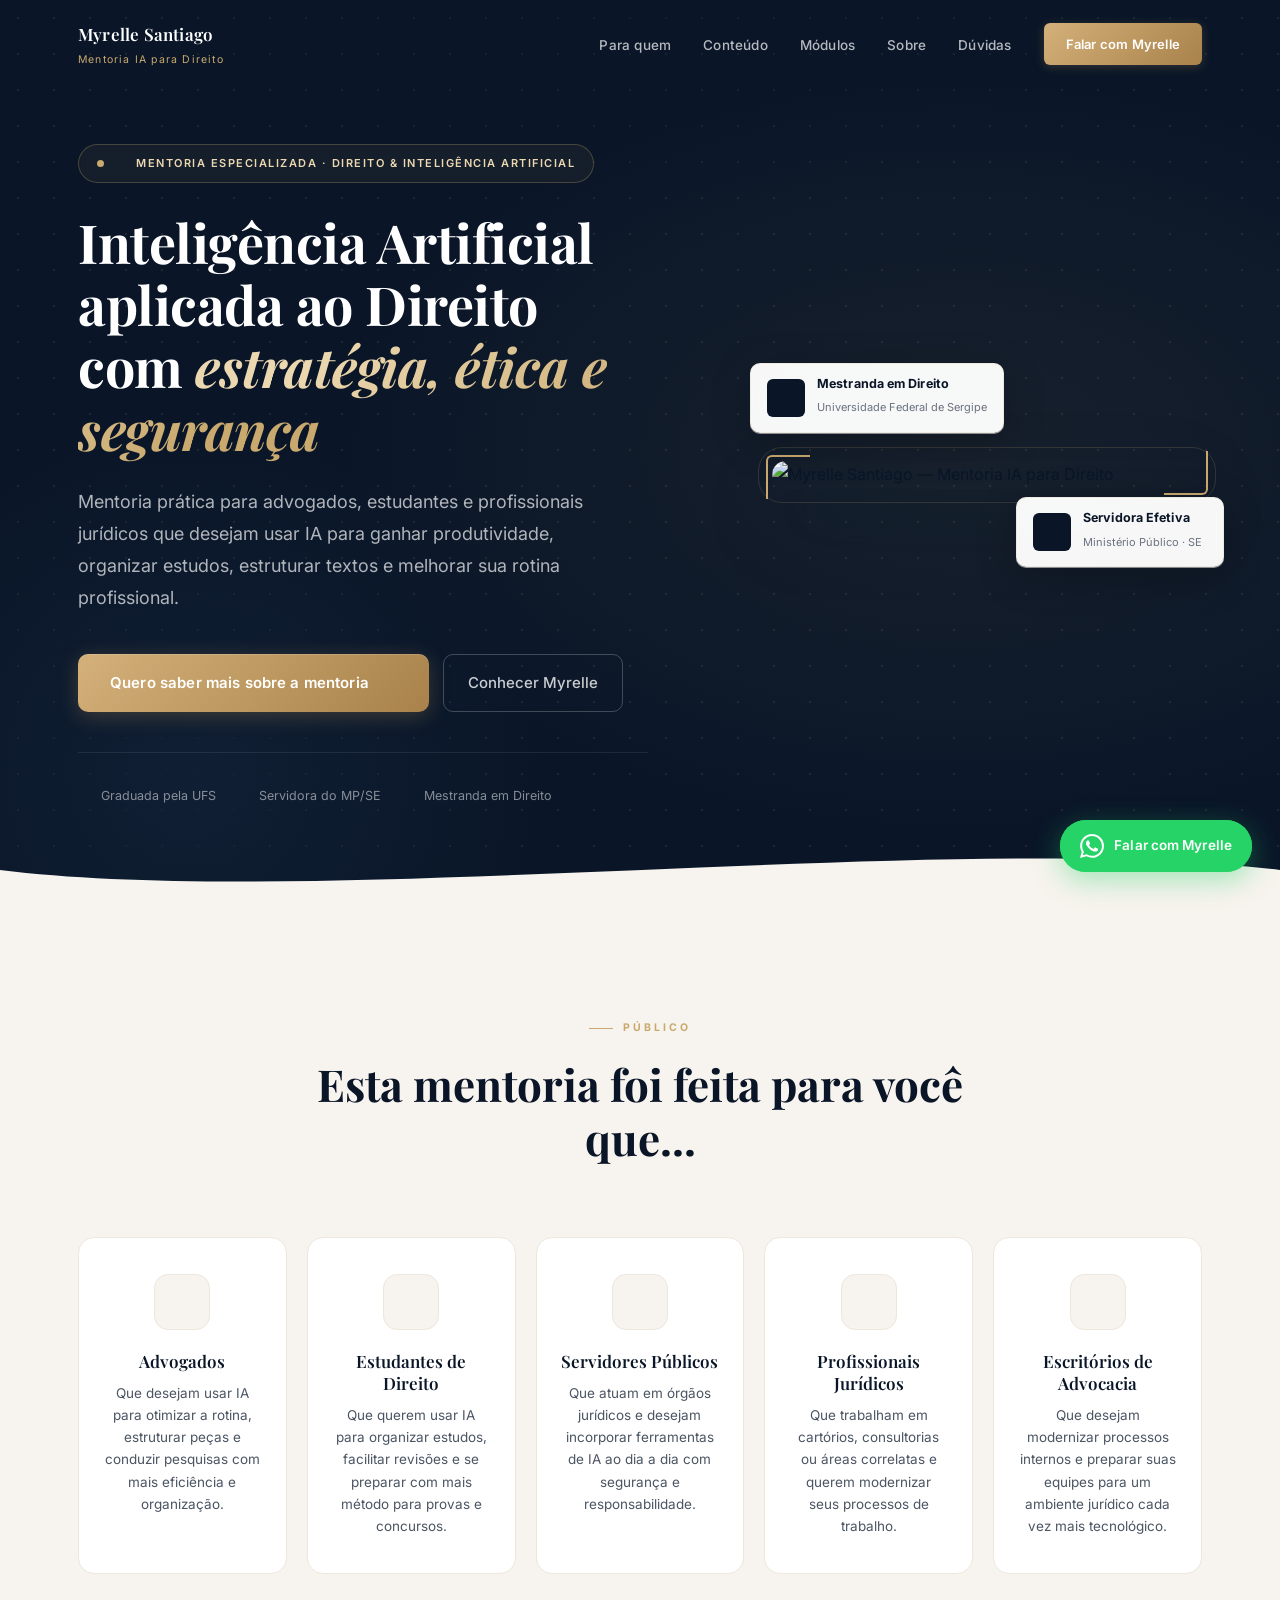
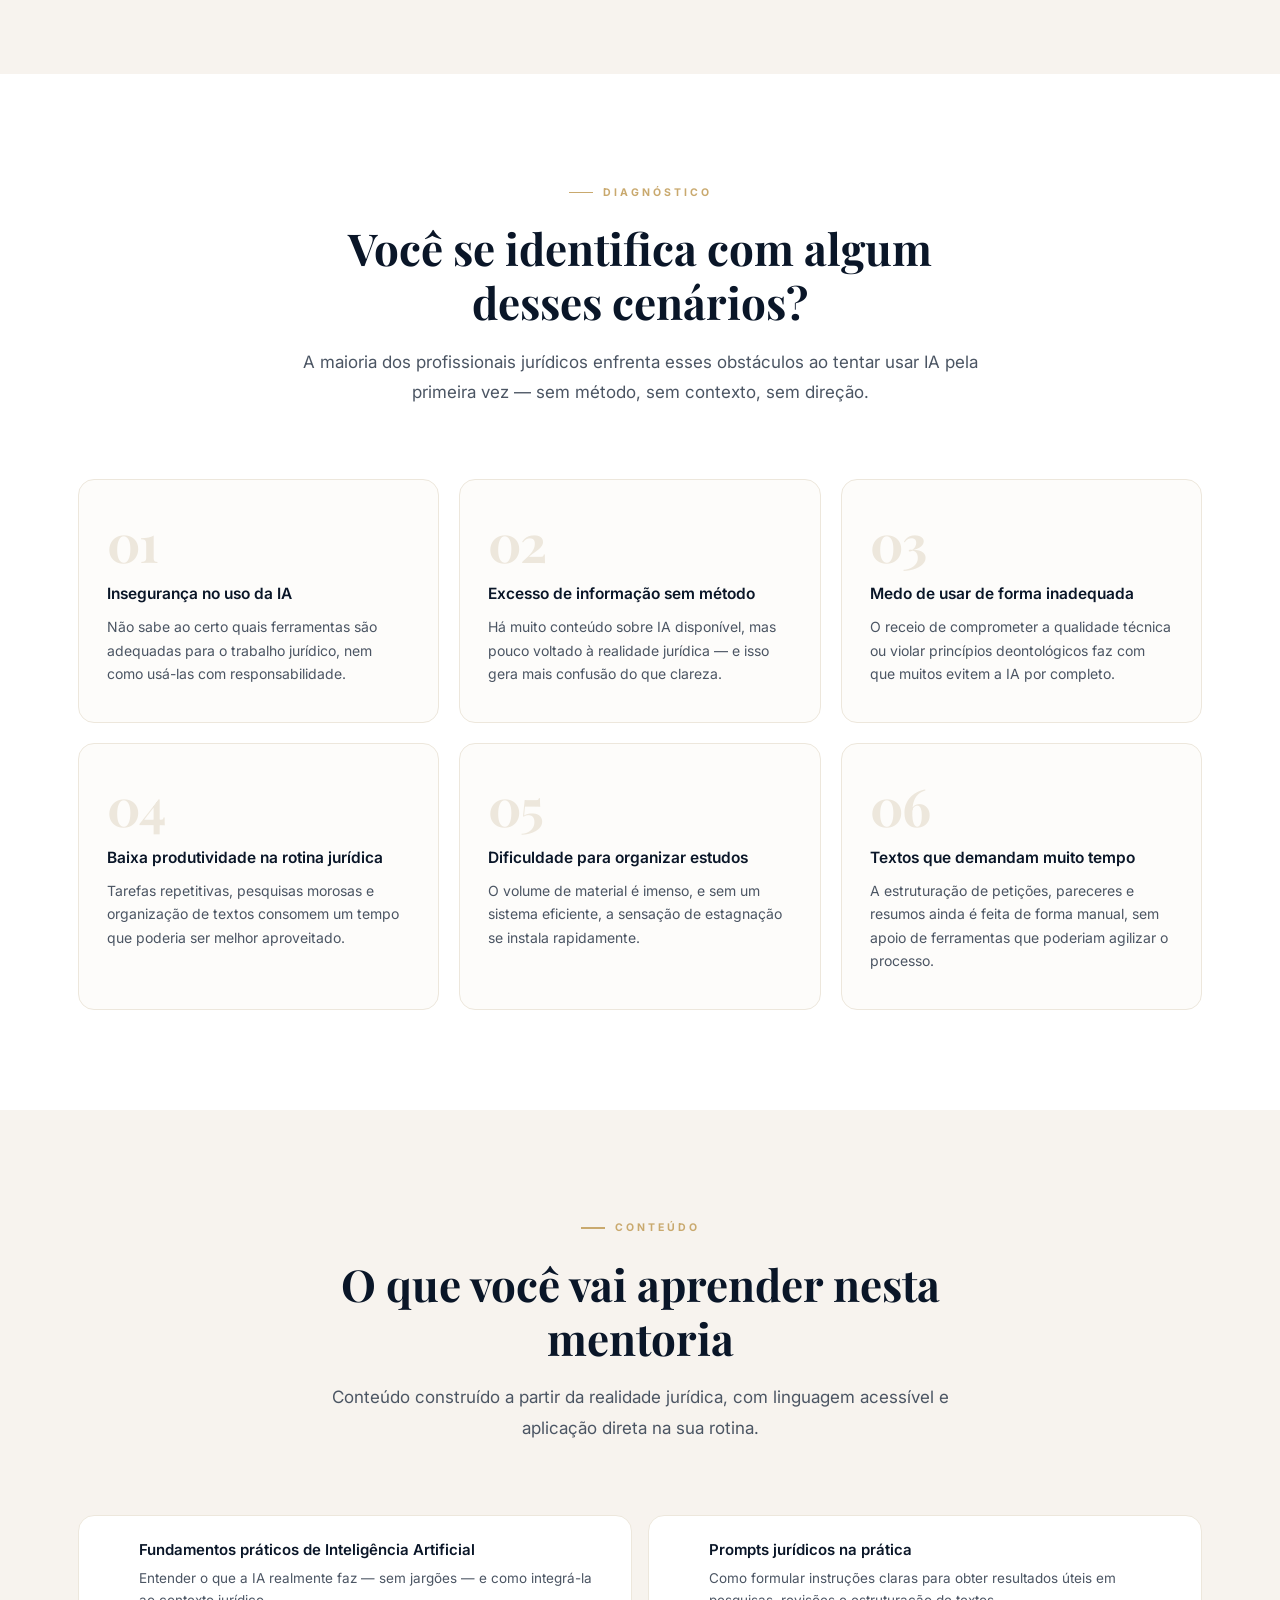
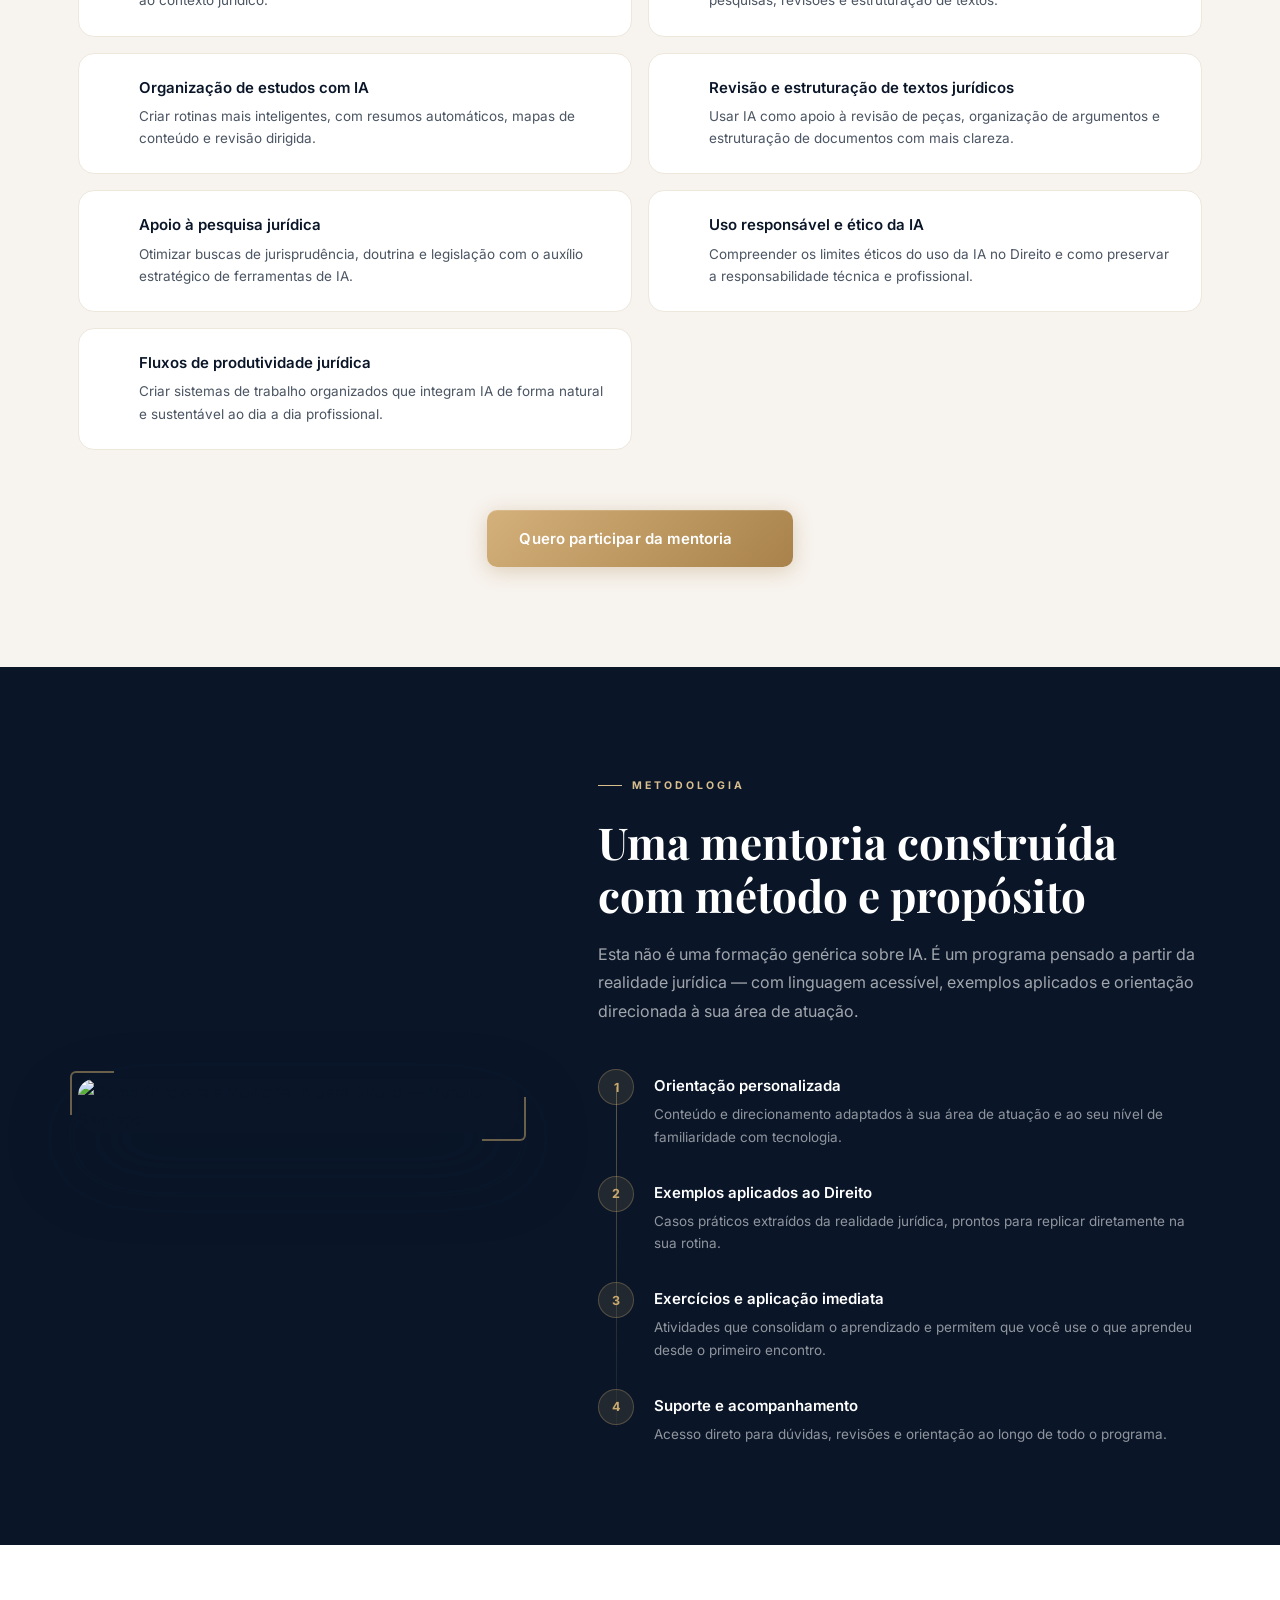
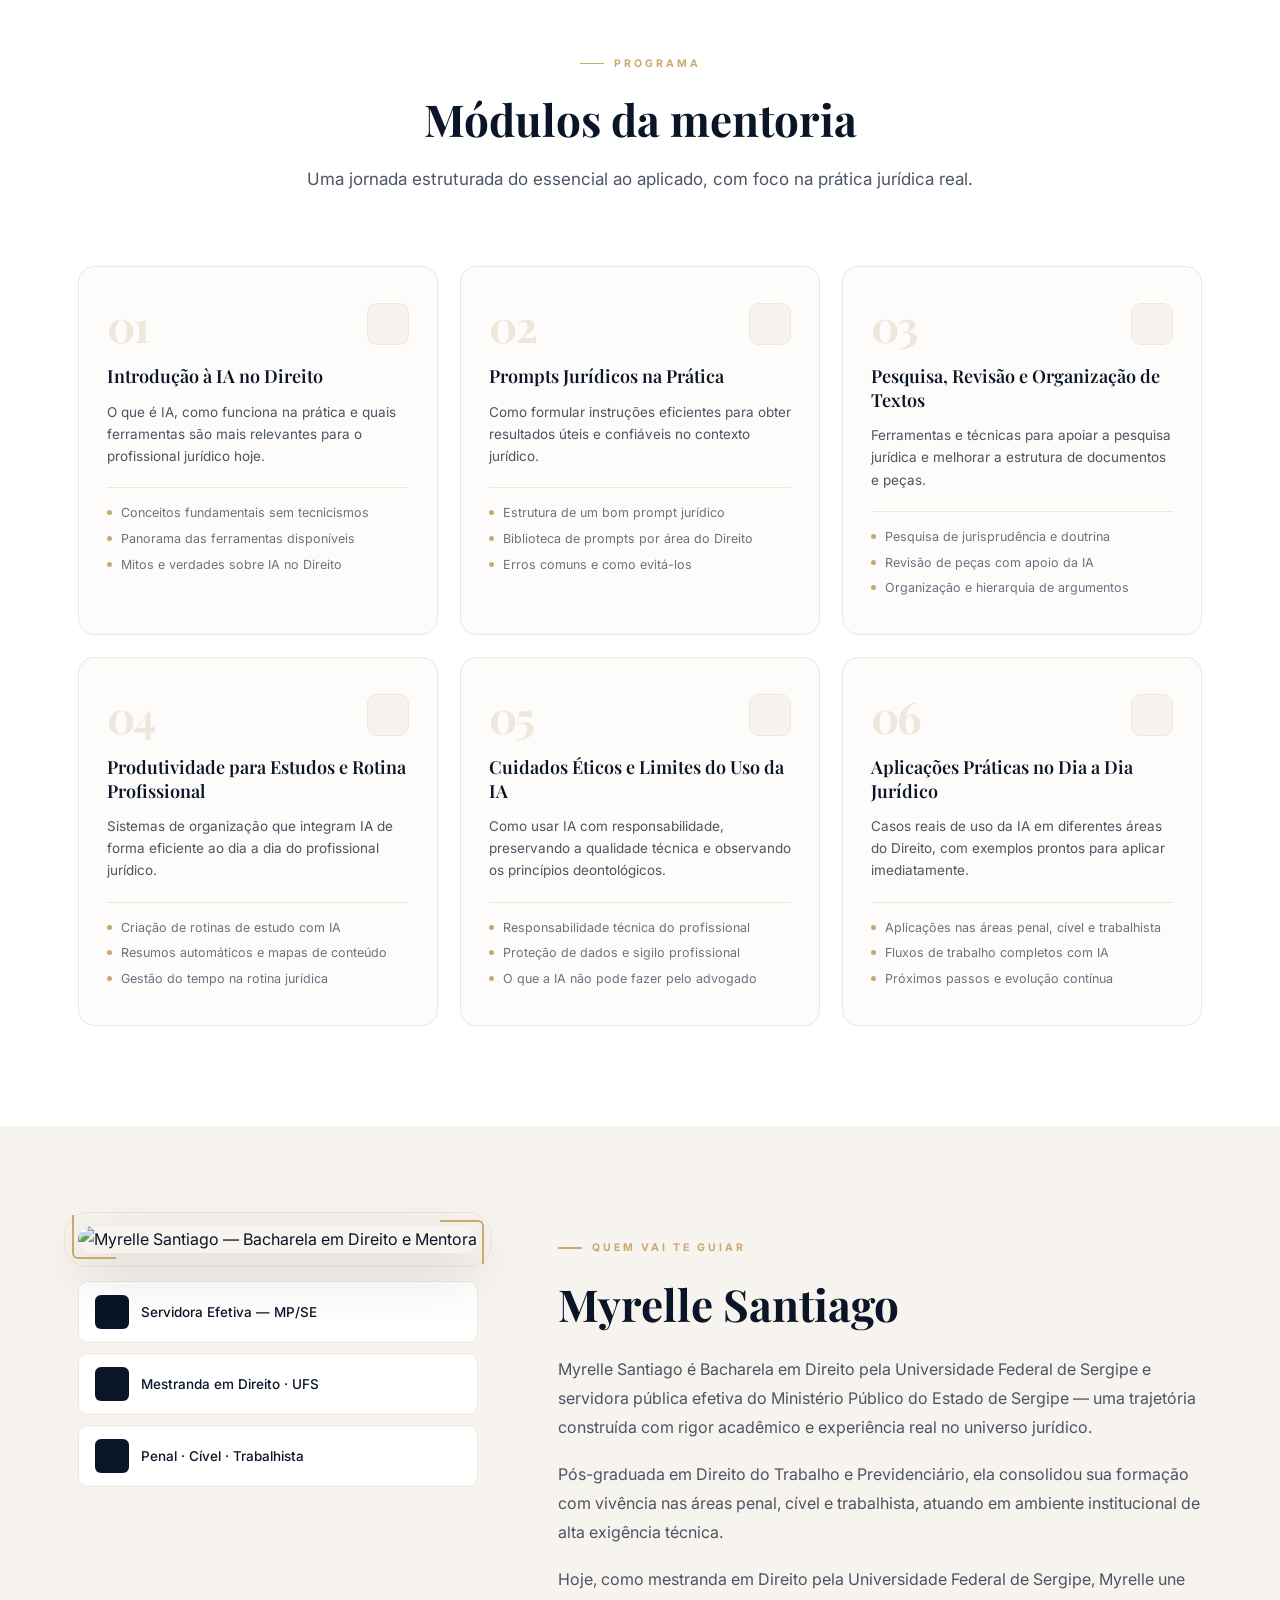
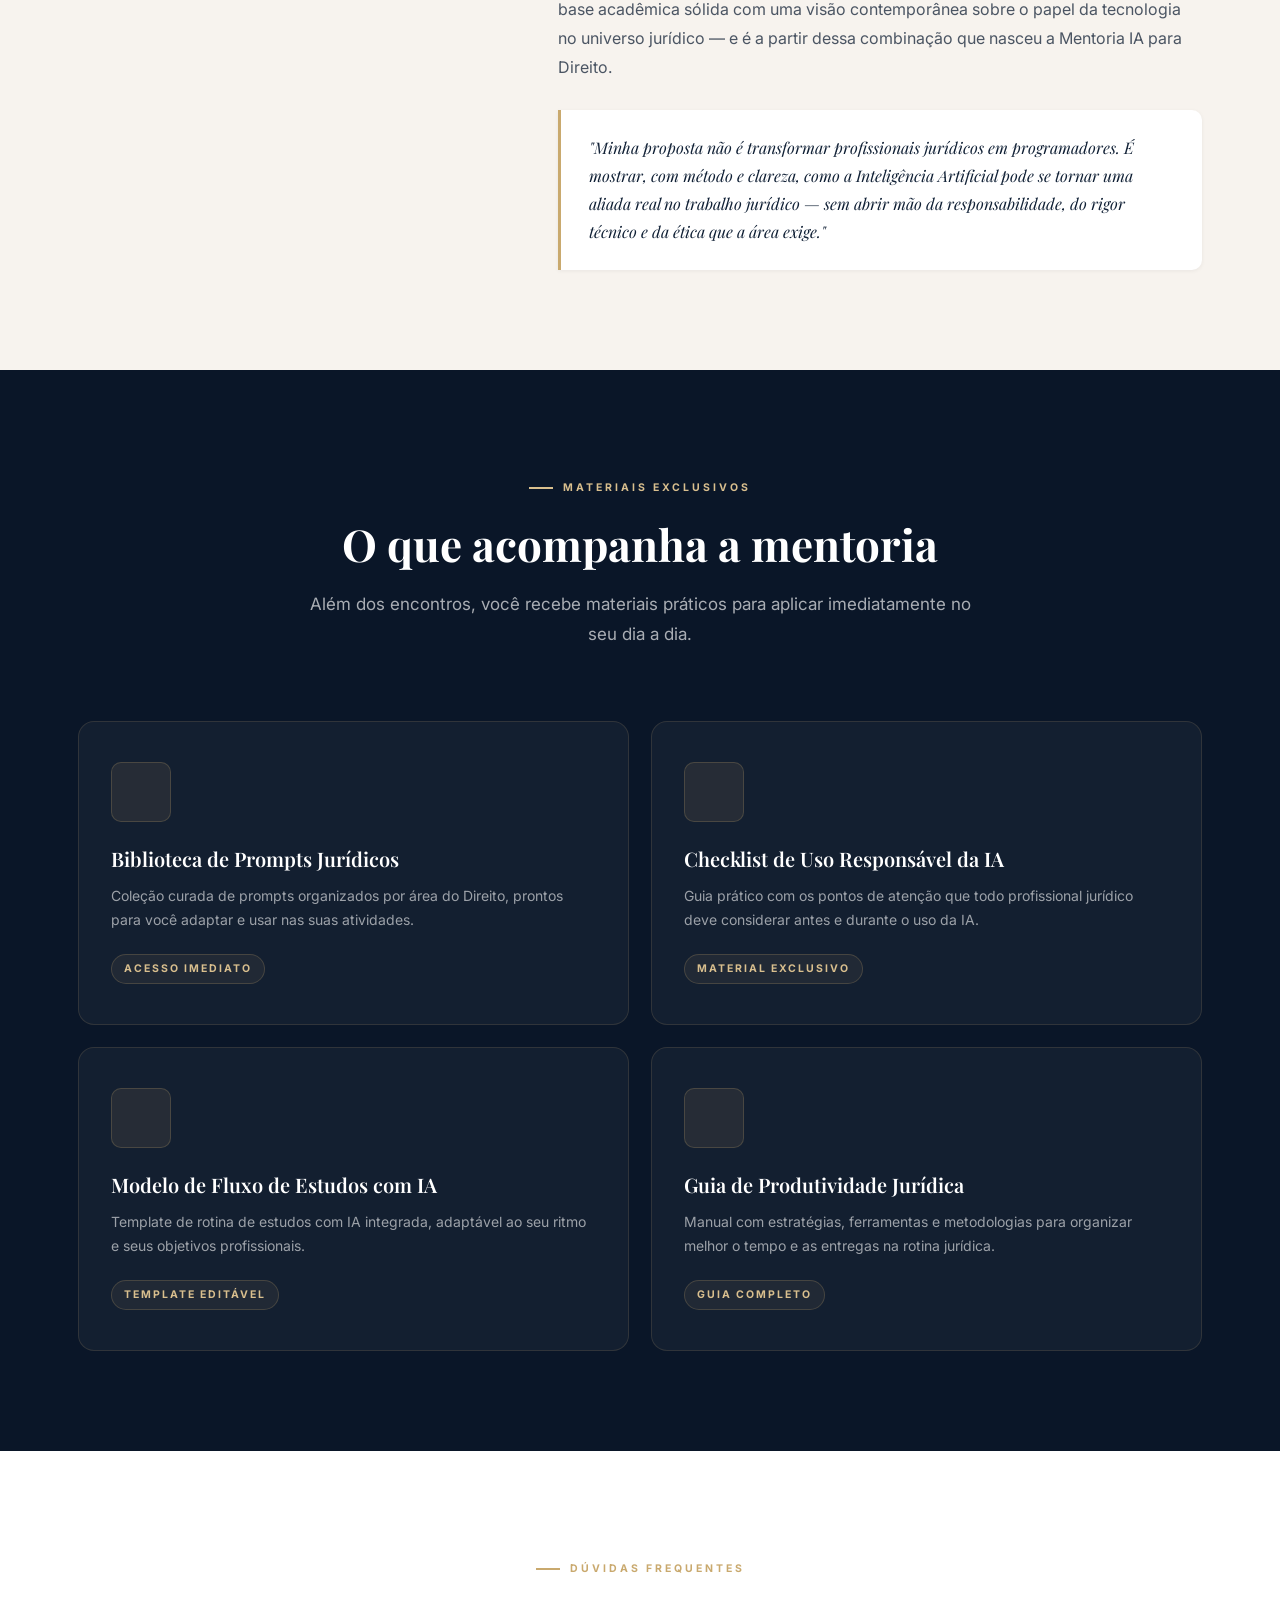
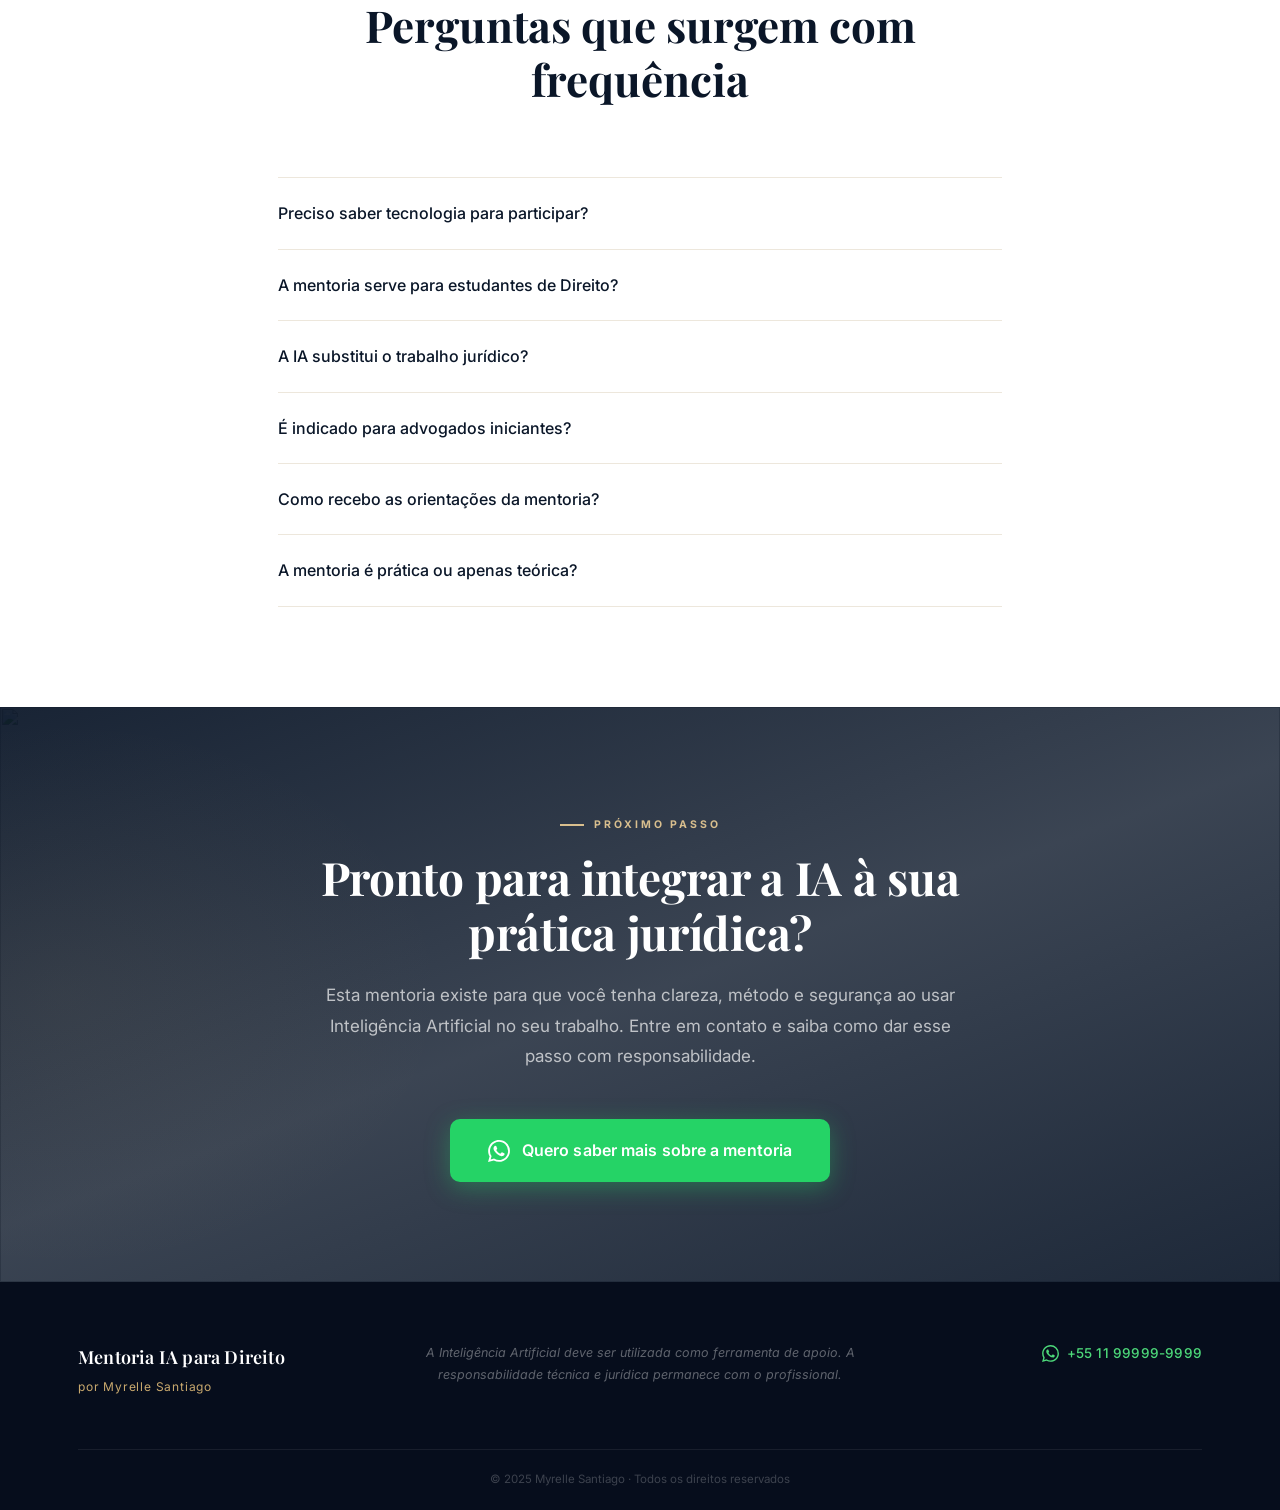
==== commit b2bb940e: "ajustes mentoria e homepage" ====
--- a/mentoria-ia-direito/index.html
+++ b/mentoria-ia-direito/index.html
@@ -37,7 +37,7 @@
         <li><a href="#sobre" class="nav-link">Sobre</a></li>
         <li><a href="#faq" class="nav-link">Dúvidas</a></li>
         <li>
-          <a href="https://wa.me/5579996018393?text=Ol%C3%A1%2C%20vim%20pelo%20site%20da%20Mentoria%20IA%20para%20Direito%20e%20gostaria%20de%20saber%20mais."
+          <a href="https://wa.me/5511999999999?text=Ol%C3%A1%2C%20vim%20pelo%20site%20da%20Mentoria%20IA%20para%20Direito%20e%20gostaria%20de%20saber%20mais."
              class="btn-nav" target="_blank" rel="noopener">Falar com Myrelle</a>
         </li>
       </ul>
@@ -66,7 +66,7 @@
         </p>
 
         <div class="hero-actions">
-          <a href="https://wa.me/5579996018393?text=Ol%C3%A1%2C%20vim%20pelo%20site%20da%20Mentoria%20IA%20para%20Direito%20e%20gostaria%20de%20saber%20mais."
+          <a href="https://wa.me/5511999999999?text=Ol%C3%A1%2C%20vim%20pelo%20site%20da%20Mentoria%20IA%20para%20Direito%20e%20gostaria%20de%20saber%20mais."
              class="btn-primary" target="_blank" rel="noopener">
             Quero saber mais sobre a mentoria
             <i data-lucide="arrow-right"></i>
@@ -297,7 +297,7 @@
 
       </div>
       <div class="aprender-cta fade-up">
-        <a href="https://wa.me/5579996018393?text=Ol%C3%A1%2C%20vim%20pelo%20site%20da%20Mentoria%20IA%20para%20Direito%20e%20gostaria%20de%20saber%20mais."
+        <a href="https://wa.me/5511999999999?text=Ol%C3%A1%2C%20vim%20pelo%20site%20da%20Mentoria%20IA%20para%20Direito%20e%20gostaria%20de%20saber%20mais."
            class="btn-primary" target="_blank" rel="noopener">
           Quero participar da mentoria
           <i data-lucide="arrow-right"></i>
@@ -468,7 +468,7 @@
         <div class="sobre-col-img fade-left">
           <div class="sobre-image-frame">
             <img src="assets/sobre-myrelle.png"
-                 alt="Myrelle Santiago — Advogada e Mentora" loading="lazy">
+                 alt="Myrelle Santiago — Bacharela em Direito e Mentora" loading="lazy">
             <div class="sobre-ring" aria-hidden="true"></div>
             <div class="sobre-corner sobre-corner--tr" aria-hidden="true"></div>
             <div class="sobre-corner sobre-corner--bl" aria-hidden="true"></div>
@@ -493,11 +493,11 @@
           <span class="section-label">Quem vai te guiar</span>
           <h2 class="section-title">Myrelle Santiago</h2>
           <div class="sobre-text">
-            <p>Myrelle Santiago é advogada e servidora pública efetiva do Ministério Público do Estado de Sergipe — uma trajetória construída com rigor acadêmico e experiência real no exercício do Direito.</p>
-            <p>Graduada em Direito pela Universidade Federal de Sergipe (UFS), pós-graduada em Direito do Trabalho e Previdenciário, ela consolidou sua formação com atuação nas áreas penal, cível e trabalhista.</p>
-            <p>Hoje, como mestranda em Direito pela Universidade Federal de Sergipe, Myrelle une base acadêmica sólida com uma visão contemporânea sobre o papel da tecnologia no exercício jurídico — e é a partir dessa combinação que nasceu a Mentoria IA para Direito.</p>
+            <p>Myrelle Santiago é Bacharela em Direito pela Universidade Federal de Sergipe e servidora pública efetiva do Ministério Público do Estado de Sergipe — uma trajetória construída com rigor acadêmico e experiência real no universo jurídico.</p>
+            <p>Pós-graduada em Direito do Trabalho e Previdenciário, ela consolidou sua formação com vivência nas áreas penal, cível e trabalhista, atuando em ambiente institucional de alta exigência técnica.</p>
+            <p>Hoje, como mestranda em Direito pela Universidade Federal de Sergipe, Myrelle une base acadêmica sólida com uma visão contemporânea sobre o papel da tecnologia no universo jurídico — e é a partir dessa combinação que nasceu a Mentoria IA para Direito.</p>
             <blockquote class="sobre-quote">
-              "Minha proposta não é transformar advogados em programadores. É mostrar, com método e clareza, como a Inteligência Artificial pode se tornar uma aliada real no trabalho jurídico — sem abrir mão da responsabilidade, do rigor técnico e da ética que a profissão exige."
+              "Minha proposta não é transformar profissionais jurídicos em programadores. É mostrar, com método e clareza, como a Inteligência Artificial pode se tornar uma aliada real no trabalho jurídico — sem abrir mão da responsabilidade, do rigor técnico e da ética que a área exige."
             </blockquote>
           </div>
         </div>
@@ -631,7 +631,7 @@
       <span class="section-label light">Próximo passo</span>
       <h2>Pronto para integrar a IA à sua prática jurídica?</h2>
       <p>Esta mentoria existe para que você tenha clareza, método e segurança ao usar Inteligência Artificial no seu trabalho. Entre em contato e saiba como dar esse passo com responsabilidade.</p>
-      <a href="https://wa.me/5579996018393?text=Ol%C3%A1%2C%20vim%20pelo%20site%20da%20Mentoria%20IA%20para%20Direito%20e%20gostaria%20de%20saber%20mais."
+      <a href="https://wa.me/5511999999999?text=Ol%C3%A1%2C%20vim%20pelo%20site%20da%20Mentoria%20IA%20para%20Direito%20e%20gostaria%20de%20saber%20mais."
          class="btn-whatsapp-large" target="_blank" rel="noopener">
         <svg width="22" height="22" viewBox="0 0 24 24" fill="currentColor" aria-hidden="true">
           <path d="M17.472 14.382c-.297-.149-1.758-.867-2.03-.967-.273-.099-.471-.148-.67.15-.197.297-.767.966-.94 1.164-.173.199-.347.223-.644.075-.297-.15-1.255-.463-2.39-1.475-.883-.788-1.48-1.761-1.653-2.059-.173-.297-.018-.458.13-.606.134-.133.298-.347.446-.52.149-.174.198-.298.298-.497.099-.198.05-.371-.025-.52-.075-.149-.669-1.612-.916-2.207-.242-.579-.487-.5-.669-.51-.173-.008-.371-.01-.57-.01-.198 0-.52.074-.792.372-.272.297-1.04 1.016-1.04 2.479 0 1.462 1.065 2.875 1.213 3.074.149.198 2.096 3.2 5.077 4.487.709.306 1.262.489 1.694.625.712.227 1.36.195 1.871.118.571-.085 1.758-.719 2.006-1.413.248-.694.248-1.289.173-1.413-.074-.124-.272-.198-.57-.347m-5.421 7.403h-.004a9.87 9.87 0 01-5.031-1.378l-.361-.214-3.741.982.998-3.648-.235-.374a9.86 9.86 0 01-1.51-5.26c.001-5.45 4.436-9.884 9.888-9.884 2.64 0 5.122 1.03 6.988 2.898a9.825 9.825 0 012.893 6.994c-.003 5.45-4.437 9.884-9.885 9.884m8.413-18.297A11.815 11.815 0 0012.05 0C5.495 0 .16 5.335.157 11.892c0 2.096.547 4.142 1.588 5.945L.057 24l6.305-1.654a11.882 11.882 0 005.683 1.448h.005c6.554 0 11.89-5.335 11.893-11.893a11.821 11.821 0 00-3.48-8.413Z"/>
@@ -653,10 +653,10 @@
           <p>A Inteligência Artificial deve ser utilizada como ferramenta de apoio. A responsabilidade técnica e jurídica permanece com o profissional.</p>
         </div>
         <div class="footer-contact">
-          <a href="https://wa.me/5579996018393?text=Ol%C3%A1%2C%20vim%20pelo%20site%20da%20Mentoria%20IA%20para%20Direito%20e%20gostaria%20de%20saber%20mais."
+          <a href="https://wa.me/5511999999999?text=Ol%C3%A1%2C%20vim%20pelo%20site%20da%20Mentoria%20IA%20para%20Direito%20e%20gostaria%20de%20saber%20mais."
              target="_blank" rel="noopener" class="footer-wa">
             <svg width="17" height="17" viewBox="0 0 24 24" fill="currentColor" aria-hidden="true"><path d="M17.472 14.382c-.297-.149-1.758-.867-2.03-.967-.273-.099-.471-.148-.67.15-.197.297-.767.966-.94 1.164-.173.199-.347.223-.644.075-.297-.15-1.255-.463-2.39-1.475-.883-.788-1.48-1.761-1.653-2.059-.173-.297-.018-.458.13-.606.134-.133.298-.347.446-.52.149-.174.198-.298.298-.497.099-.198.05-.371-.025-.52-.075-.149-.669-1.612-.916-2.207-.242-.579-.487-.5-.669-.51-.173-.008-.371-.01-.57-.01-.198 0-.52.074-.792.372-.272.297-1.04 1.016-1.04 2.479 0 1.462 1.065 2.875 1.213 3.074.149.198 2.096 3.2 5.077 4.487.709.306 1.262.489 1.694.625.712.227 1.36.195 1.871.118.571-.085 1.758-.719 2.006-1.413.248-.694.248-1.289.173-1.413-.074-.124-.272-.198-.57-.347m-5.421 7.403h-.004a9.87 9.87 0 01-5.031-1.378l-.361-.214-3.741.982.998-3.648-.235-.374a9.86 9.86 0 01-1.51-5.26c.001-5.45 4.436-9.884 9.888-9.884 2.64 0 5.122 1.03 6.988 2.898a9.825 9.825 0 012.893 6.994c-.003 5.45-4.437 9.884-9.885 9.884m8.413-18.297A11.815 11.815 0 0012.05 0C5.495 0 .16 5.335.157 11.892c0 2.096.547 4.142 1.588 5.945L.057 24l6.305-1.654a11.882 11.882 0 005.683 1.448h.005c6.554 0 11.89-5.335 11.893-11.893a11.821 11.821 0 00-3.48-8.413Z"/></svg>
-            +55 79 99601-8393
+            +55 11 99999-9999
           </a>
         </div>
       </div>
@@ -667,7 +667,7 @@
   </footer>
 
   <!-- WHATSAPP FIXO -->
-  <a href="https://wa.me/5579996018393?text=Ol%C3%A1%2C%20vim%20pelo%20site%20da%20Mentoria%20IA%20para%20Direito%20e%20gostaria%20de%20saber%20mais."
+  <a href="https://wa.me/5511999999999?text=Ol%C3%A1%2C%20vim%20pelo%20site%20da%20Mentoria%20IA%20para%20Direito%20e%20gostaria%20de%20saber%20mais."
      class="whatsapp-float" target="_blank" rel="noopener" aria-label="Falar no WhatsApp com Myrelle Santiago">
     <div class="wa-ripple" aria-hidden="true"></div>
     <svg width="24" height="24" viewBox="0 0 24 24" fill="white" aria-hidden="true"><path d="M17.472 14.382c-.297-.149-1.758-.867-2.03-.967-.273-.099-.471-.148-.67.15-.197.297-.767.966-.94 1.164-.173.199-.347.223-.644.075-.297-.15-1.255-.463-2.39-1.475-.883-.788-1.48-1.761-1.653-2.059-.173-.297-.018-.458.13-.606.134-.133.298-.347.446-.52.149-.174.198-.298.298-.497.099-.198.05-.371-.025-.52-.075-.149-.669-1.612-.916-2.207-.242-.579-.487-.5-.669-.51-.173-.008-.371-.01-.57-.01-.198 0-.52.074-.792.372-.272.297-1.04 1.016-1.04 2.479 0 1.462 1.065 2.875 1.213 3.074.149.198 2.096 3.2 5.077 4.487.709.306 1.262.489 1.694.625.712.227 1.36.195 1.871.118.571-.085 1.758-.719 2.006-1.413.248-.694.248-1.289.173-1.413-.074-.124-.272-.198-.57-.347m-5.421 7.403h-.004a9.87 9.87 0 01-5.031-1.378l-.361-.214-3.741.982.998-3.648-.235-.374a9.86 9.86 0 01-1.51-5.26c.001-5.45 4.436-9.884 9.888-9.884 2.64 0 5.122 1.03 6.988 2.898a9.825 9.825 0 012.893 6.994c-.003 5.45-4.437 9.884-9.885 9.884m8.413-18.297A11.815 11.815 0 0012.05 0C5.495 0 .16 5.335.157 11.892c0 2.096.547 4.142 1.588 5.945L.057 24l6.305-1.654a11.882 11.882 0 005.683 1.448h.005c6.554 0 11.89-5.335 11.893-11.893a11.821 11.821 0 00-3.48-8.413Z"/></svg>
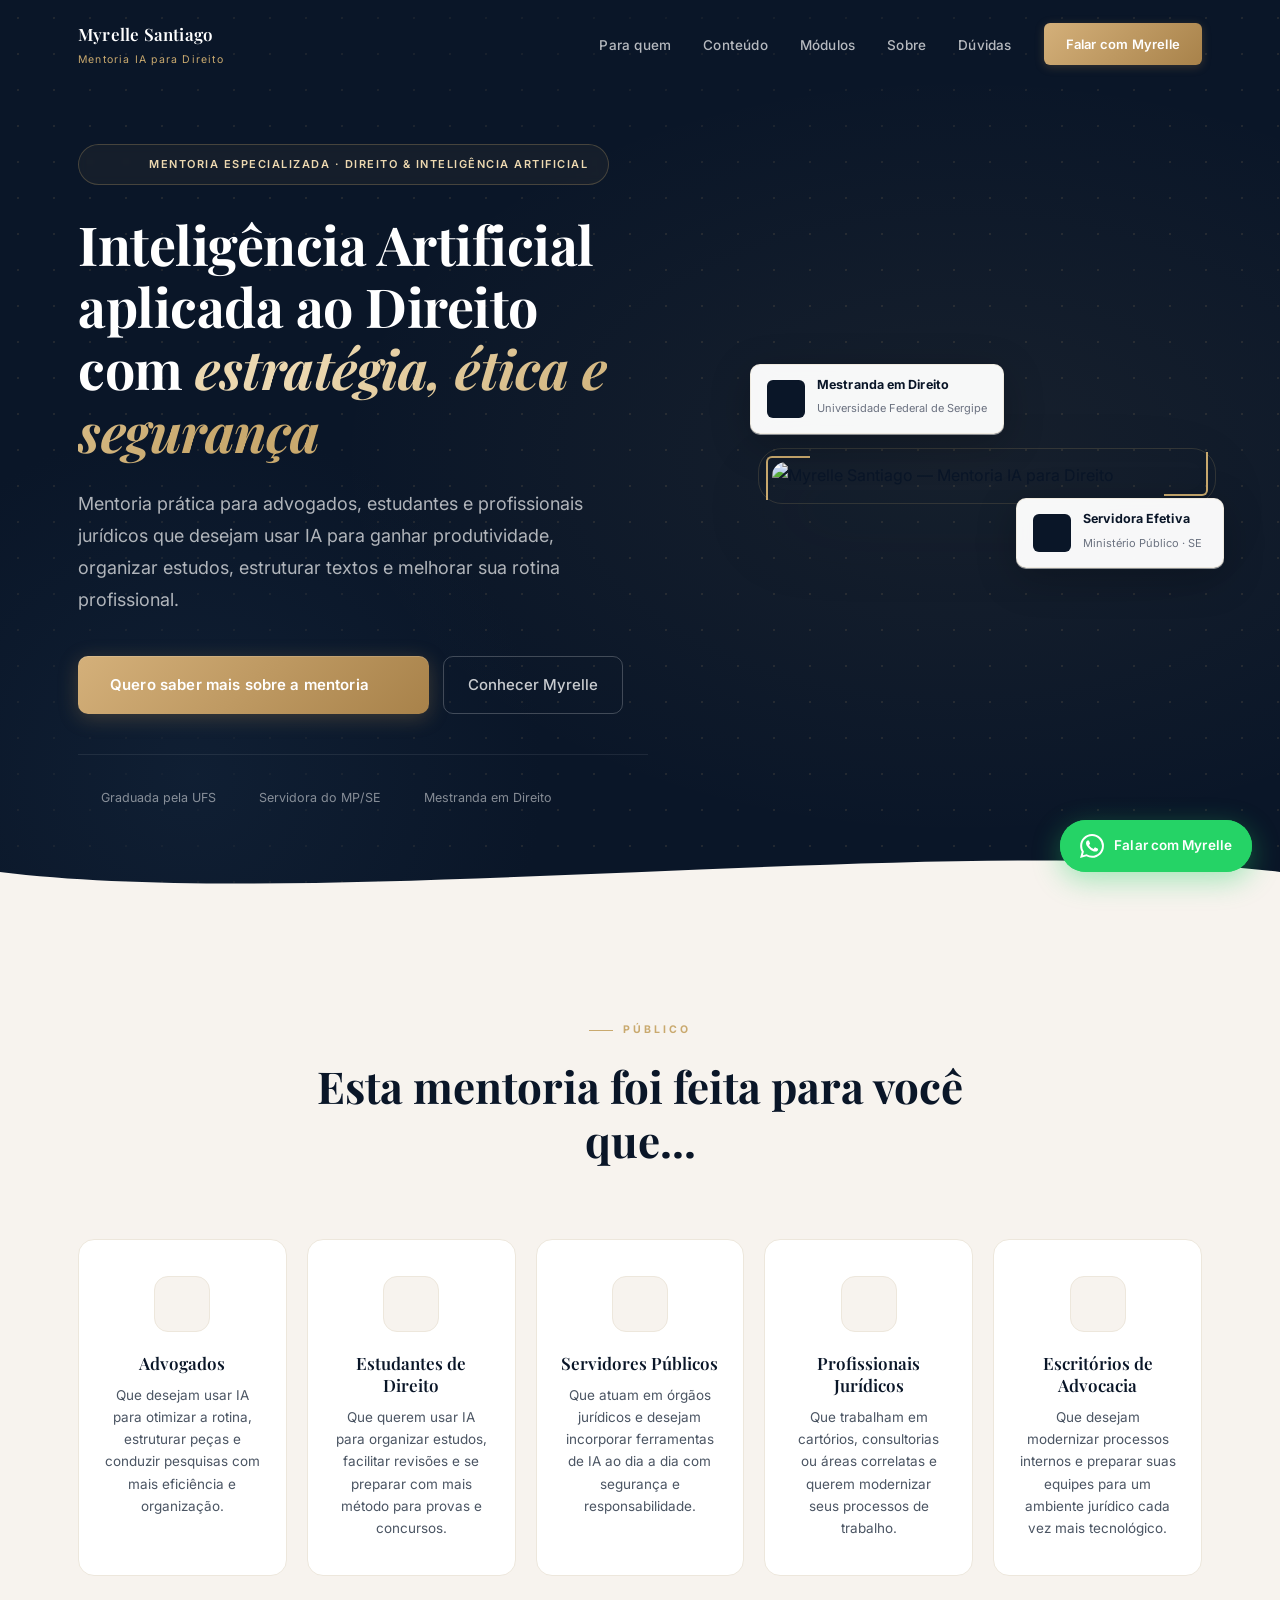
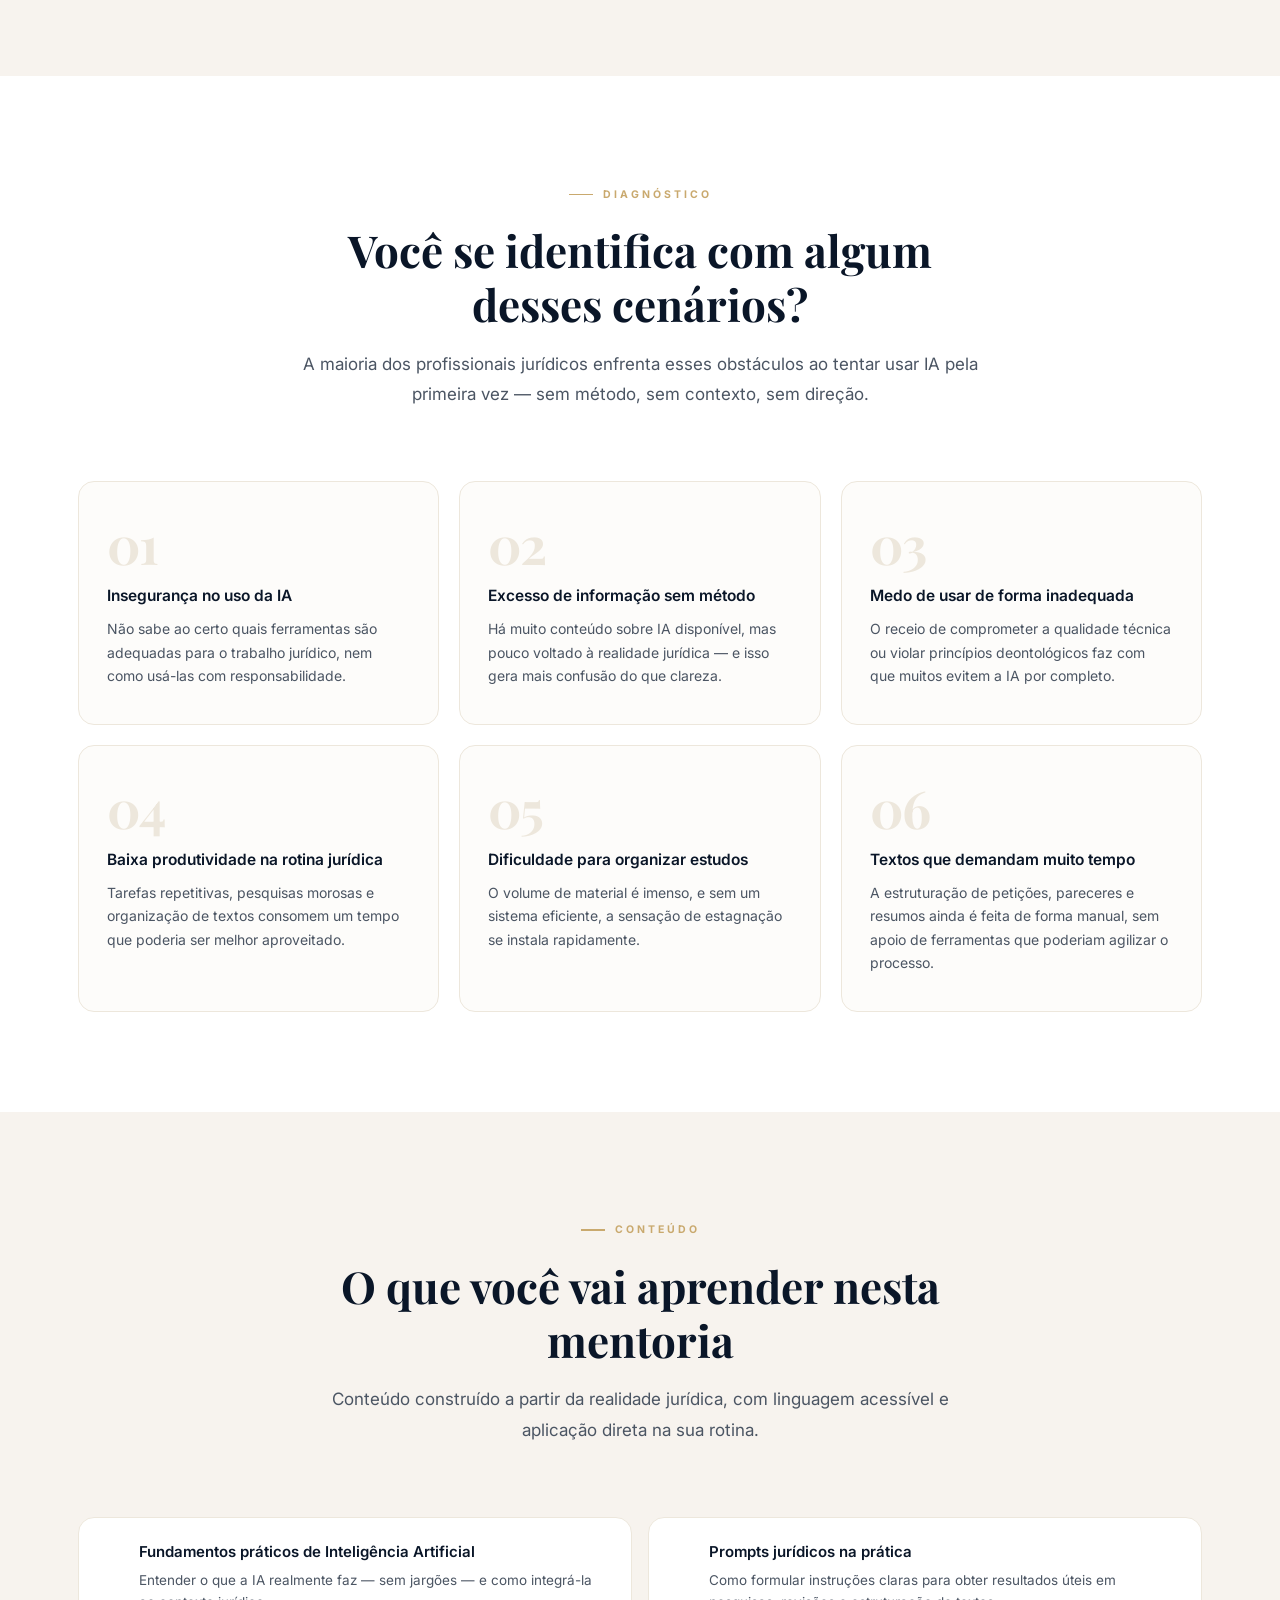
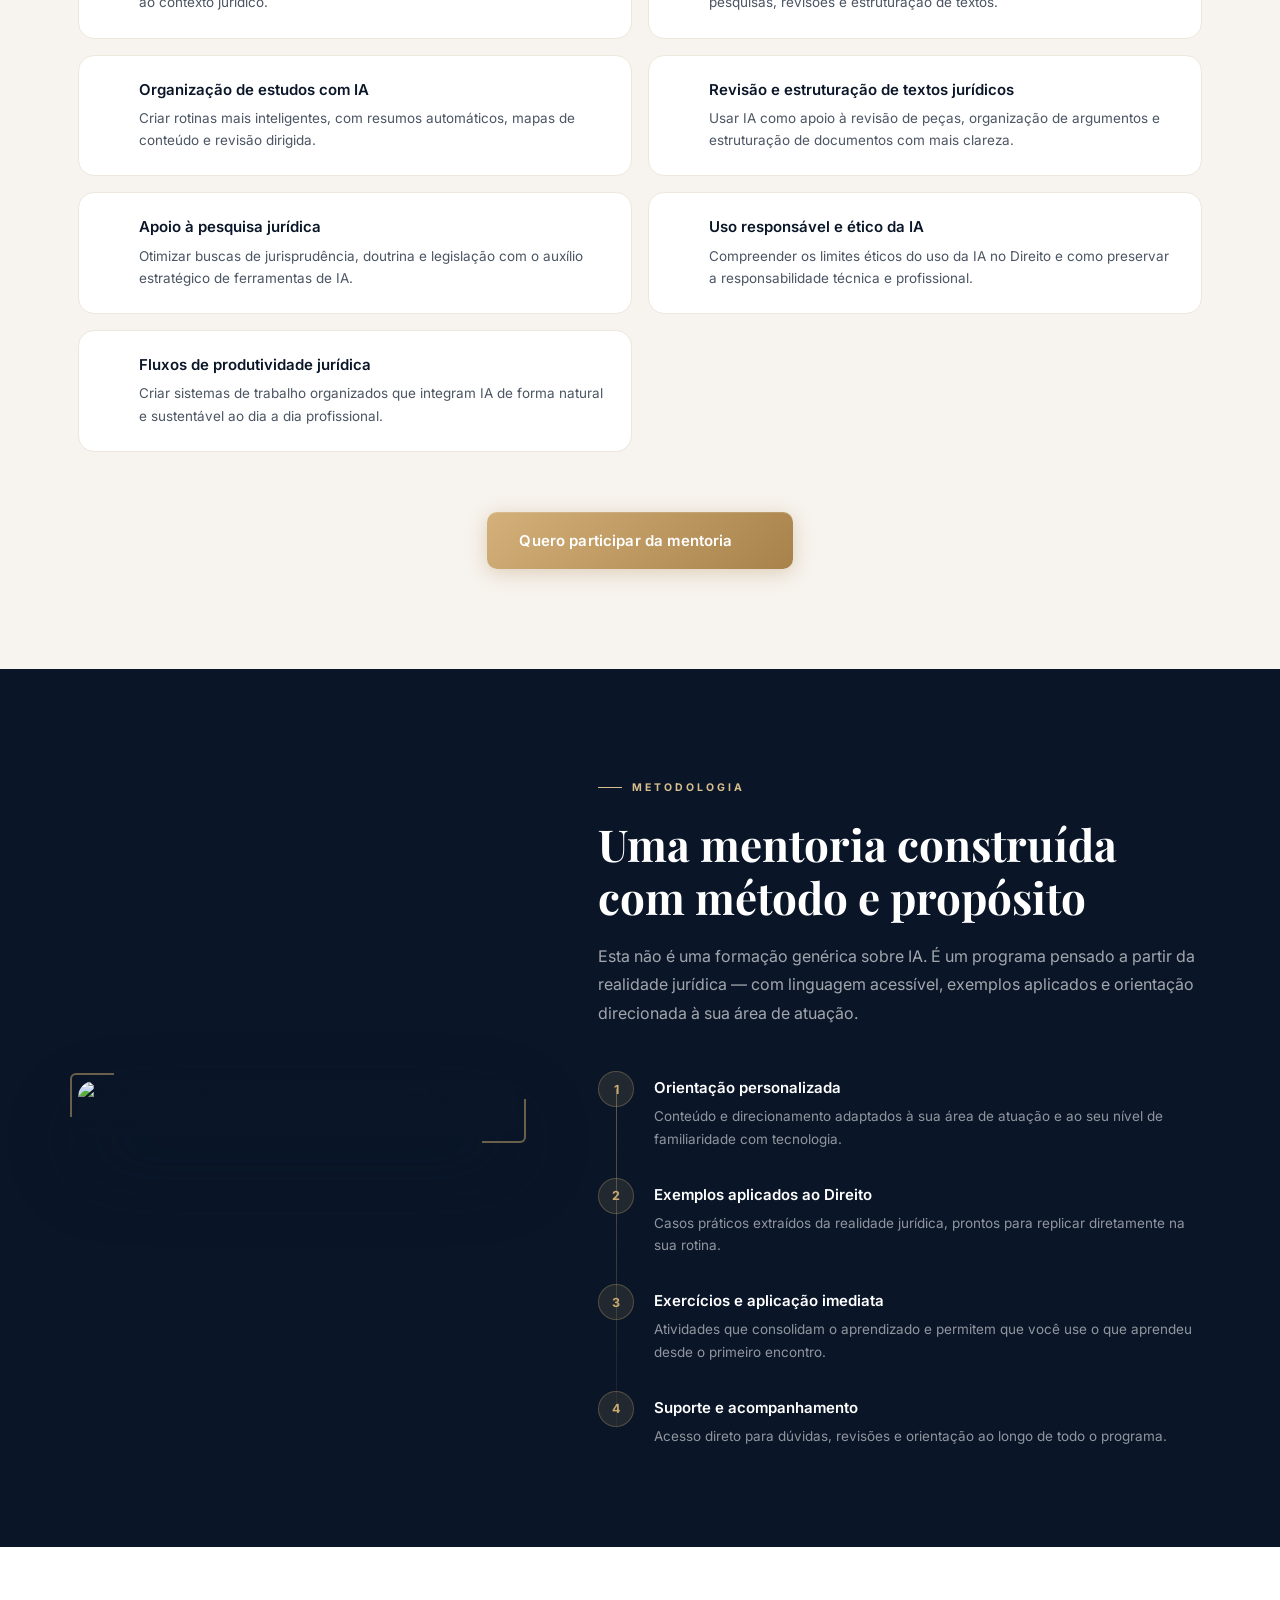
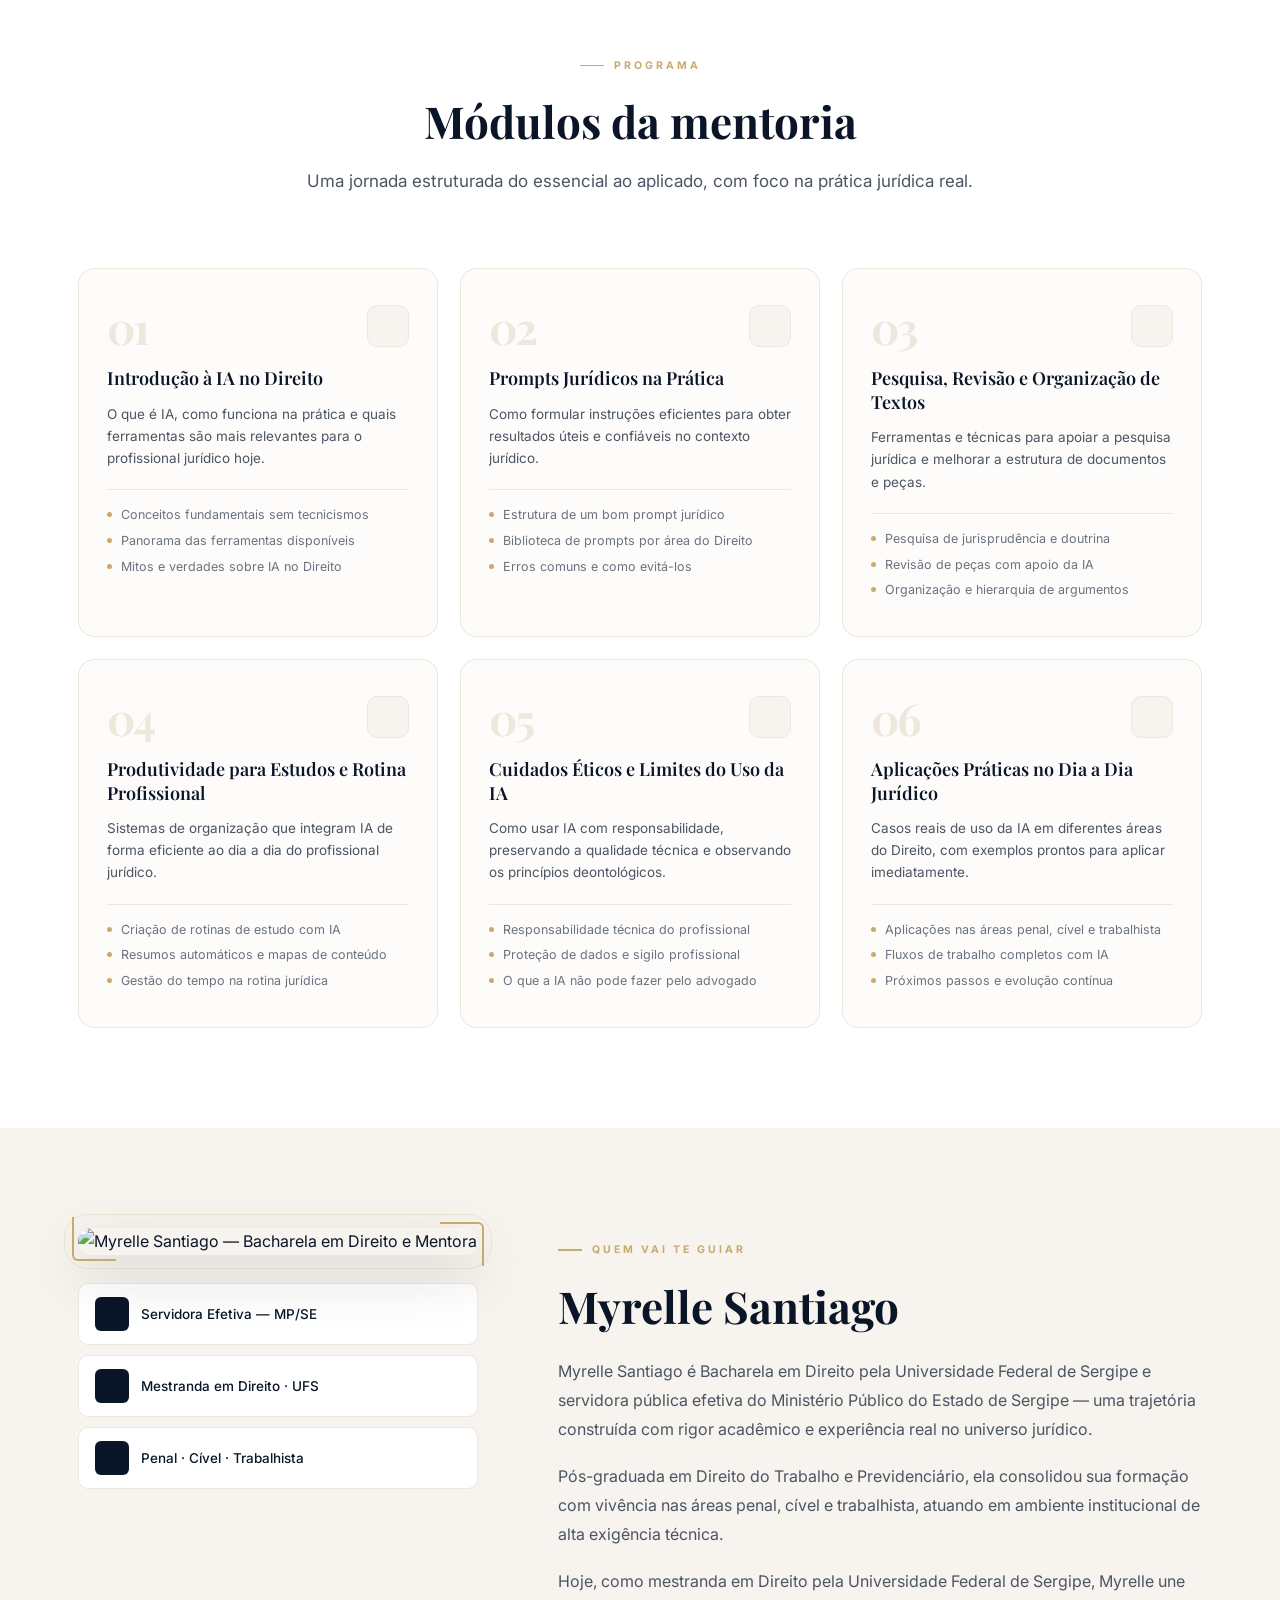
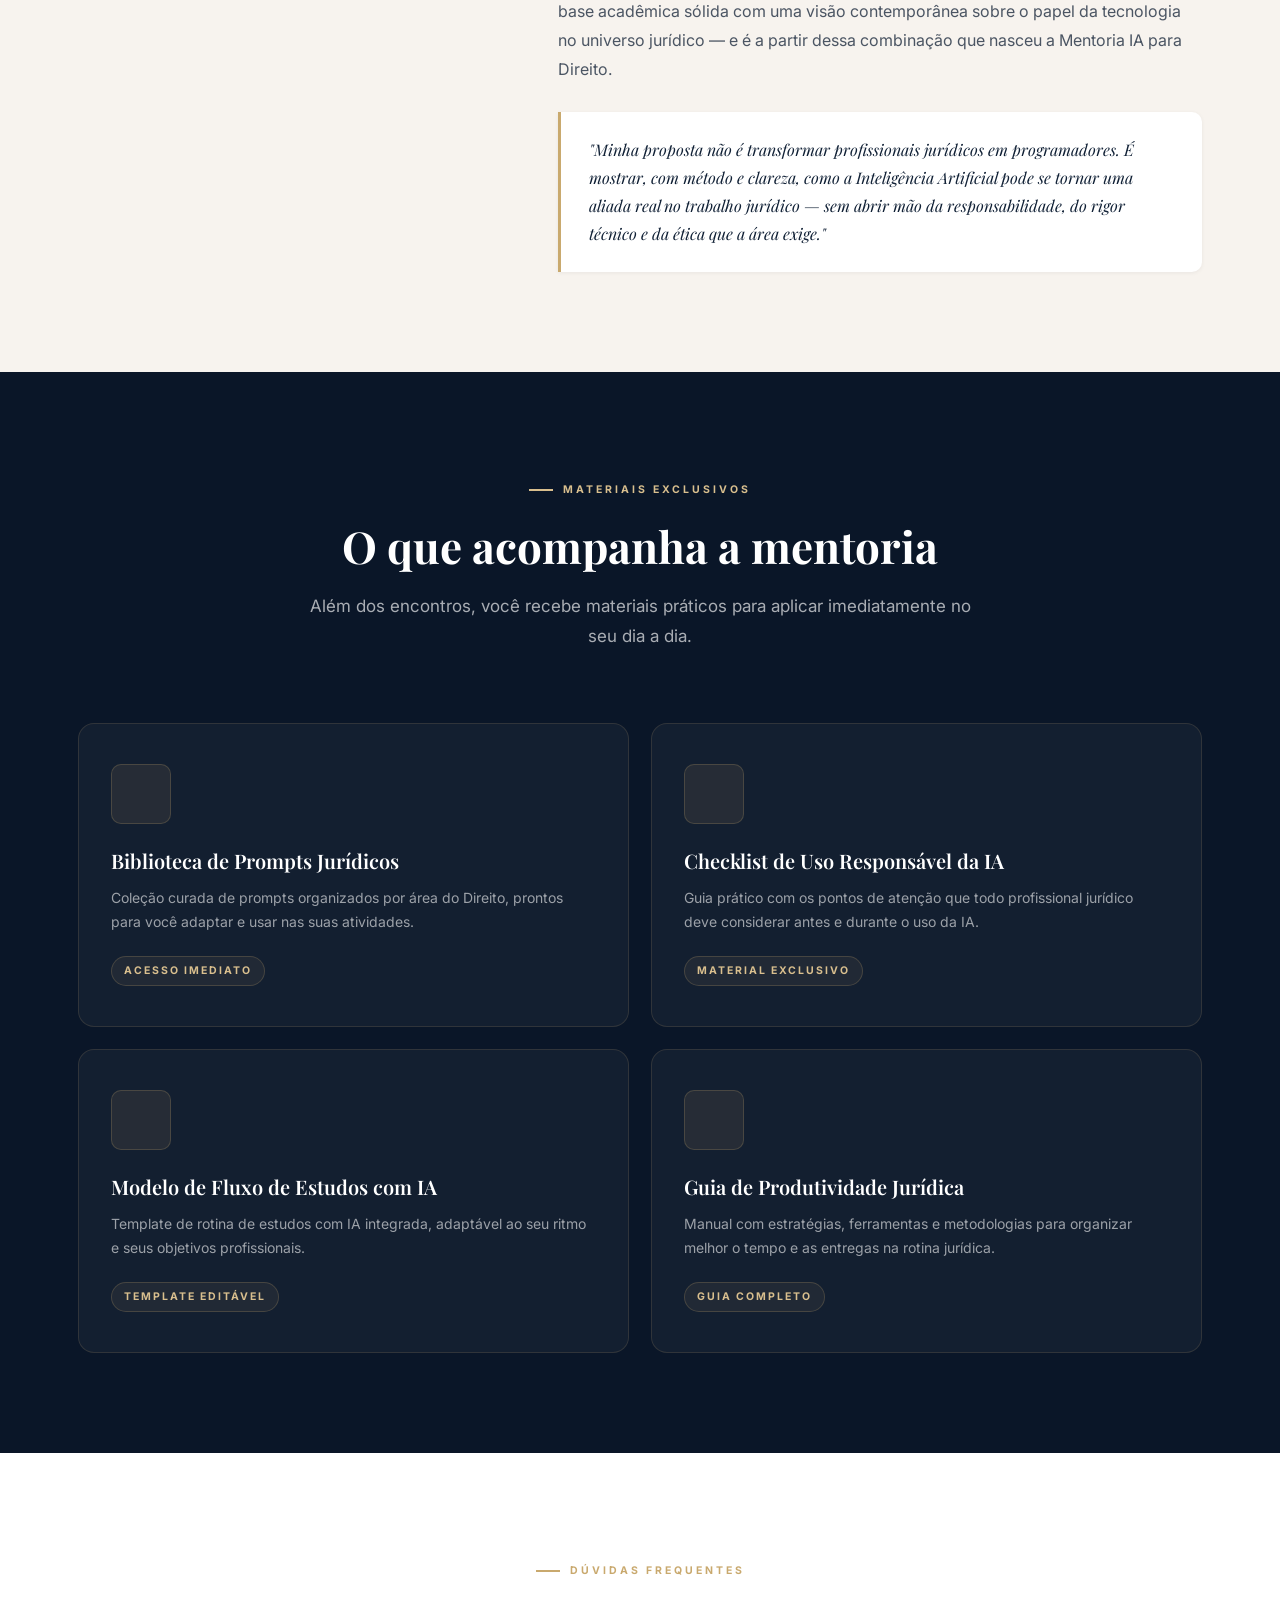
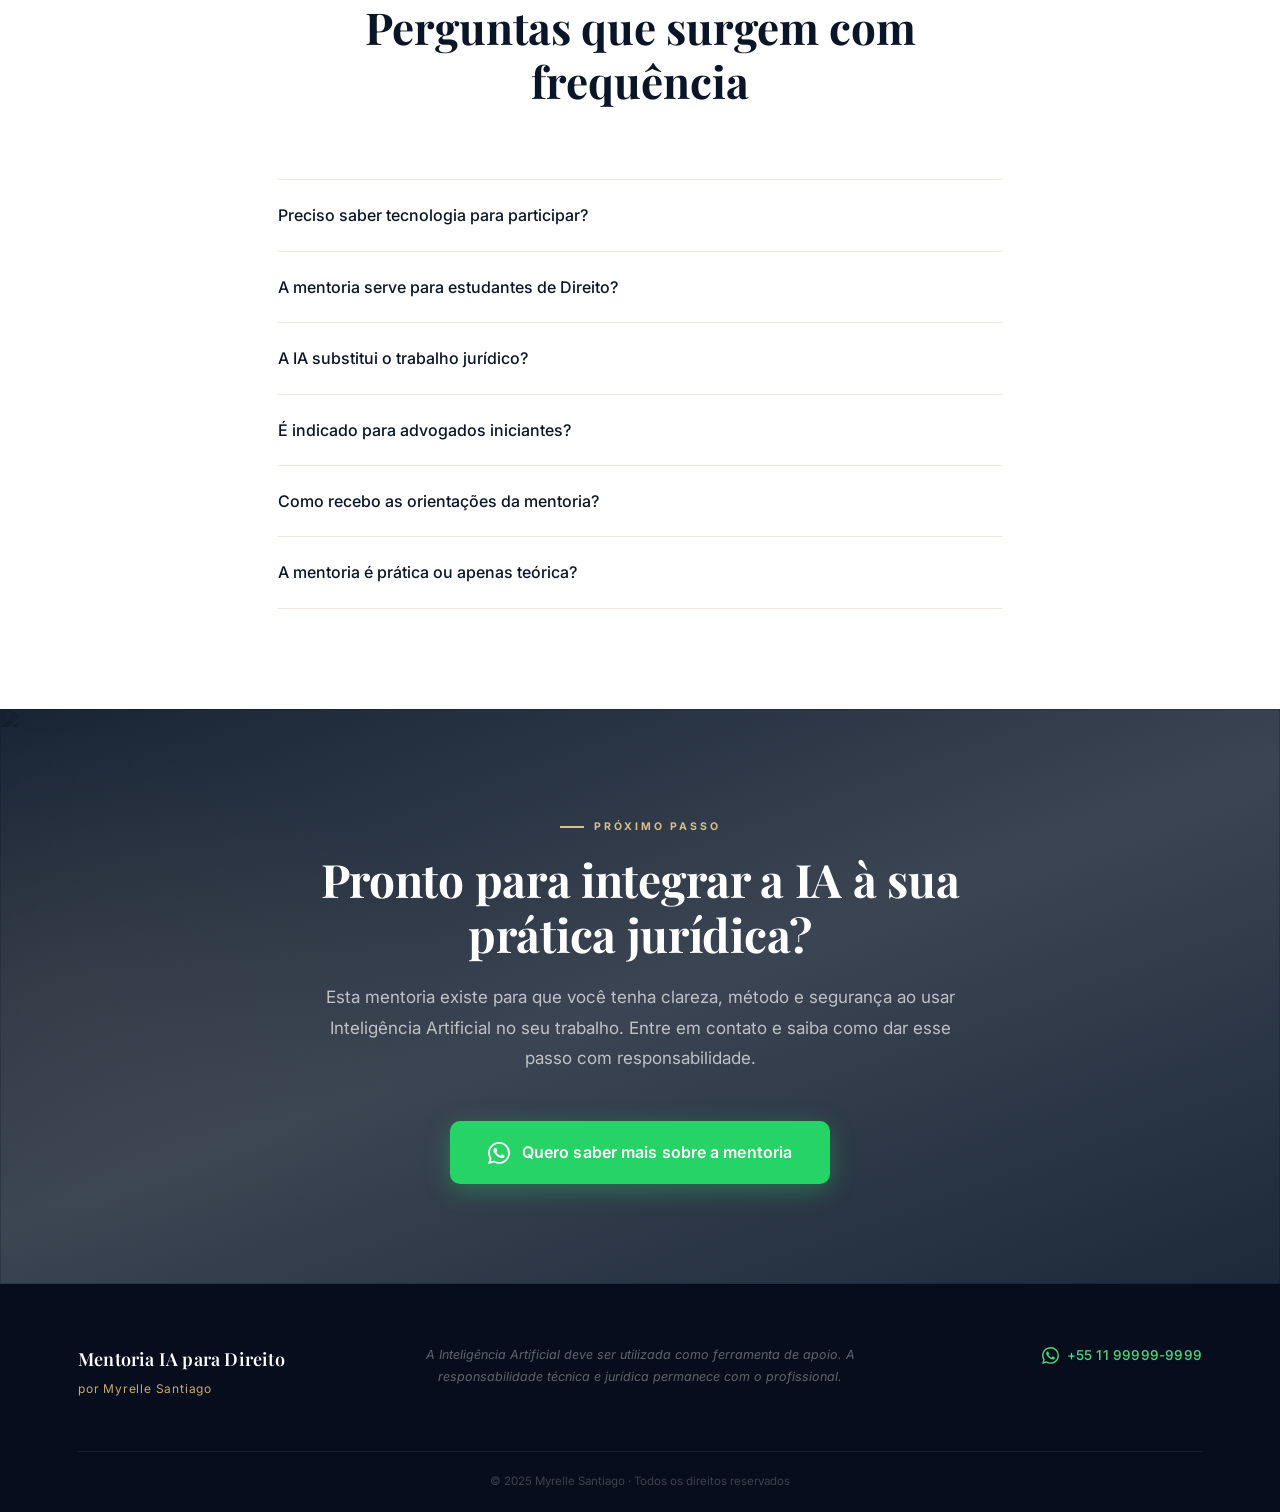
==== commit 5bdf0747: "ajusta icones e menu mobile" ====
--- a/mentoria-ia-direito/index.html
+++ b/mentoria-ia-direito/index.html
@@ -51,8 +51,8 @@
 
       <div class="hero-text fade-up">
         <div class="hero-badge">
-          <span class="badge-pulse"></span>
-          <i data-lucide="sparkles" class="badge-icon"></i>
+          <i data-lucide="scale" class="badge-icon"></i>
+          <i data-lucide="brain-circuit" class="badge-icon"></i>
           Mentoria especializada · Direito &amp; Inteligência Artificial
         </div>
 
--- a/mentoria-ia-direito/style.css
+++ b/mentoria-ia-direito/style.css
@@ -396,31 +396,20 @@
 .hero-badge {
   display: inline-flex;
   align-items: center;
-  gap: 9px;
+  gap: 10px;
   font-size: 11px;
   font-weight: 600;
   color: var(--gold-300);
   letter-spacing: 1.5px;
   text-transform: uppercase;
   margin-bottom: 28px;
-  padding: 9px 18px;
+  padding: 10px 20px;
   border: 1px solid rgba(201,169,110,0.28);
   border-radius: 100px;
   background: rgba(201,169,110,0.06);
   backdrop-filter: blur(4px);
 }
-.badge-pulse {
-  width: 7px; height: 7px;
-  background: var(--gold-500);
-  border-radius: 50%;
-  flex-shrink: 0;
-  animation: pulse-badge 2.8s ease-in-out infinite;
-}
-@keyframes pulse-badge {
-  0%, 100% { opacity: 1; transform: scale(1); box-shadow: 0 0 0 0 rgba(201,169,110,0); }
-  50% { opacity: 0.7; transform: scale(0.85); box-shadow: 0 0 0 5px rgba(201,169,110,0); }
-}
-.badge-icon { width: 14px; height: 14px; color: var(--gold-400); stroke-width: 2; }
+.badge-icon { width: 15px; height: 15px; color: var(--gold-400); stroke-width: 1.6; flex-shrink: 0; }
 
 /* Title */
 .hero-title {
@@ -1400,21 +1389,68 @@
 
   /* Nav mobile */
   .nav-toggle { display: flex; }
+  .nav-container { padding: 16px 24px; }
+  .nav.scrolled .nav-container { padding: 12px 24px; }
+
   .nav-links {
-    display: none;
+    display: flex;
     position: fixed;
     inset: 0;
-    background: rgba(10,22,40,0.98);
-    backdrop-filter: blur(20px);
+    background: rgba(6, 13, 28, 0.97);
+    backdrop-filter: blur(28px);
+    -webkit-backdrop-filter: blur(28px);
     flex-direction: column;
     align-items: center;
     justify-content: center;
-    gap: 32px;
+    gap: 0;
     z-index: 850;
+    padding: 80px 32px 48px;
+
+    /* Hidden state — smooth transition */
+    visibility: hidden;
+    opacity: 0;
+    pointer-events: none;
+    transform: translateY(-12px);
+    transition: opacity 0.32s ease, visibility 0.32s ease, transform 0.32s ease;
   }
-  .nav-links.open { display: flex; }
-  .nav-link { font-size: 19px; letter-spacing: 0.5px; }
-  .btn-nav { font-size: 16px; padding: 14px 36px; }
+
+  .nav-links.open {
+    visibility: visible;
+    opacity: 1;
+    pointer-events: auto;
+    transform: translateY(0);
+  }
+
+  .nav-links li {
+    width: 100%;
+    max-width: 340px;
+    text-align: center;
+  }
+
+  .nav-links li + li {
+    border-top: 1px solid rgba(201,169,110,0.10);
+  }
+
+  .nav-links li:last-child {
+    border-top: none;
+    margin-top: 32px;
+  }
+
+  .nav-link {
+    display: block;
+    padding: 17px 0;
+    font-size: 17px;
+    letter-spacing: 0.5px;
+    width: 100%;
+  }
+
+  .btn-nav {
+    display: flex;
+    justify-content: center;
+    font-size: 15px;
+    padding: 15px 36px;
+    width: 100%;
+  }
 
   /* Hero */
   .hero-container {
